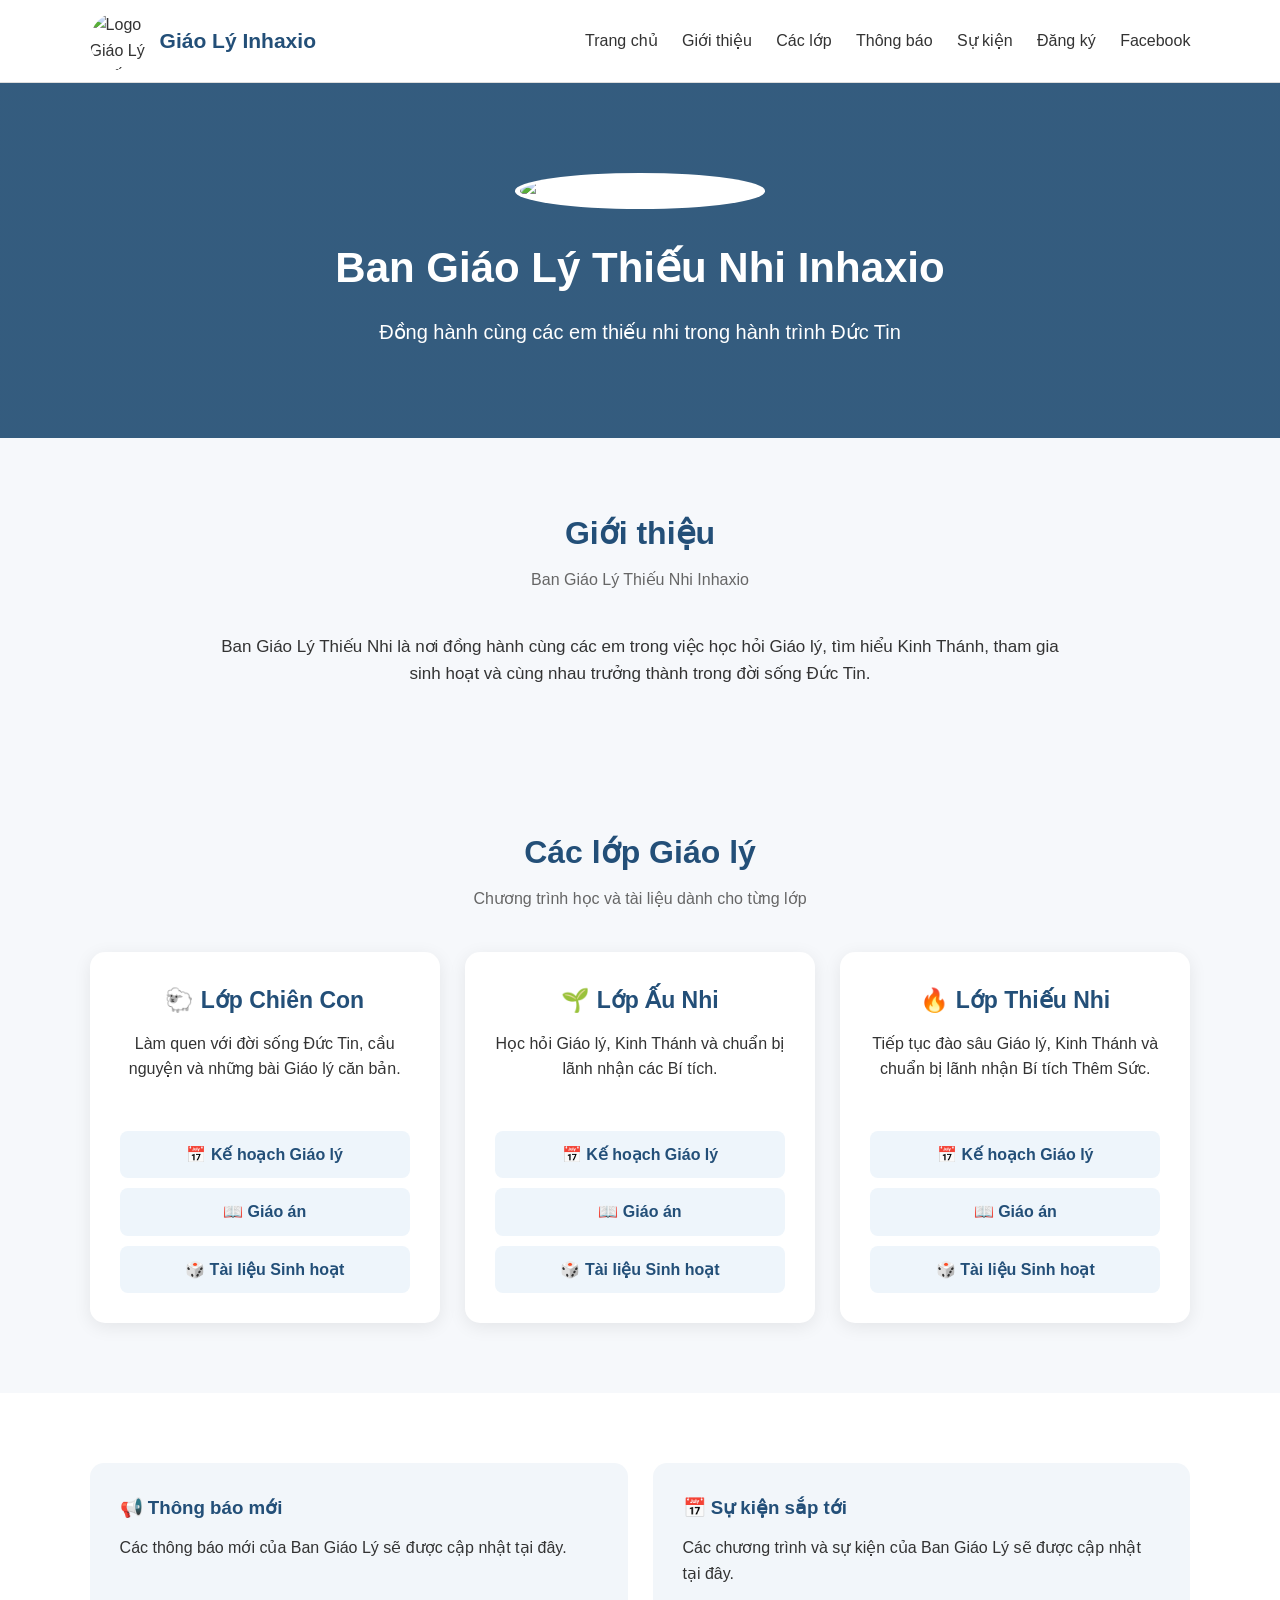
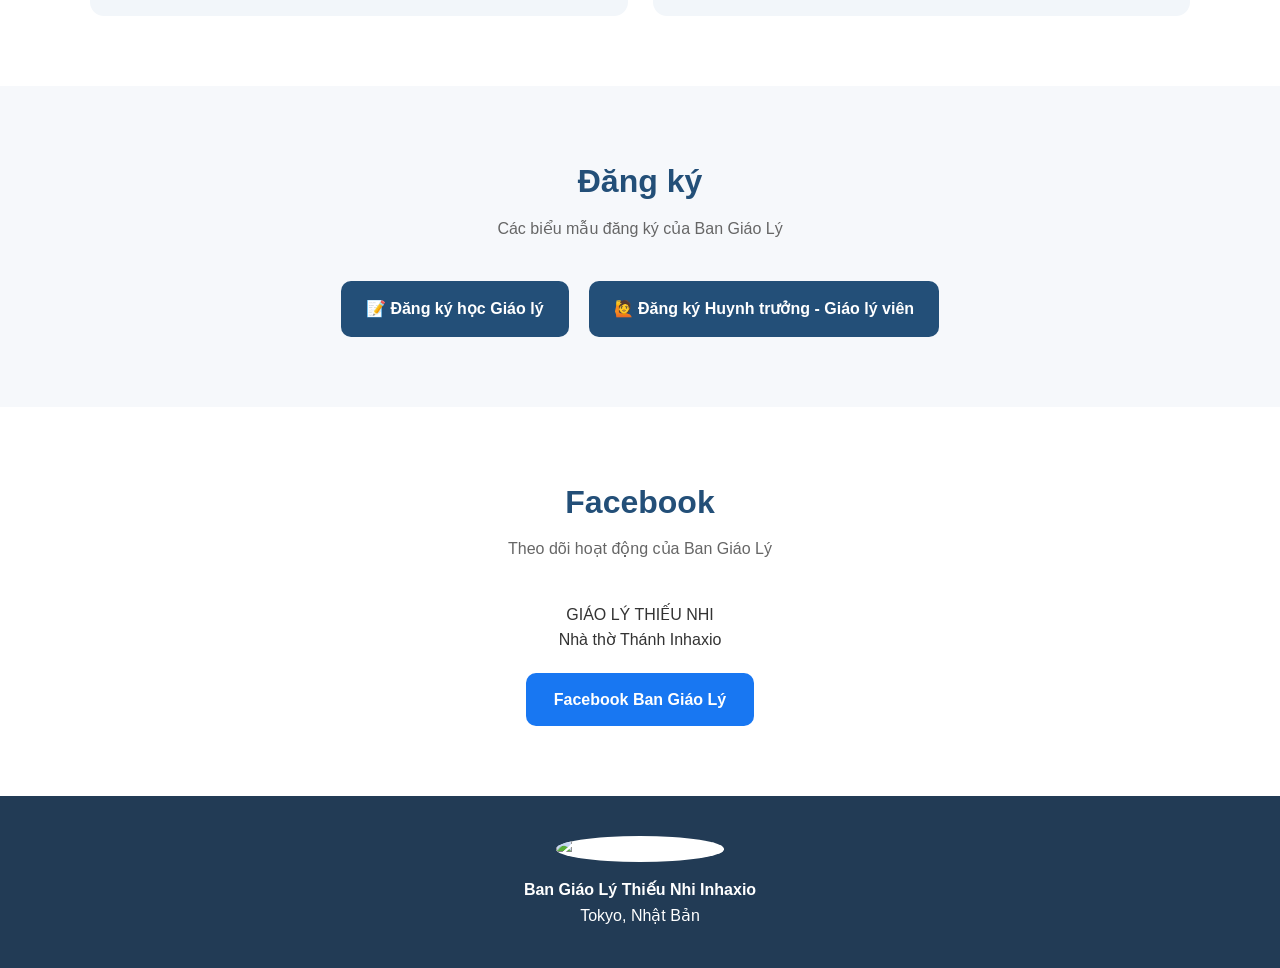
==== index.html @ eb958a39 "Update index.html" ====
<!DOCTYPE html>
<html lang="vi">

<head>
    <meta charset="UTF-8">

    <meta name="viewport"
          content="width=device-width, initial-scale=1.0">

    <title>Giáo Lý Thiếu Nhi Inhaxio</title>

    <style>

        * {
            margin: 0;
            padding: 0;
            box-sizing: border-box;
        }

        html {
            scroll-behavior: smooth;
        }

        body {
            font-family: Arial, sans-serif;
            color: #333;
            background: #f6f8fb;
            line-height: 1.6;
        }


        /* =========================
           HEADER
        ========================= */

        header {
            background: white;
            padding: 12px 7%;
            display: flex;
            align-items: center;
            justify-content: space-between;
            border-bottom: 1px solid #ddd;

            position: sticky;
            top: 0;
            z-index: 1000;
        }

        .brand {
            display: flex;
            align-items: center;
            gap: 12px;
        }

        .brand img {
            width: 58px;
            height: 58px;
            object-fit: cover;
            border-radius: 50%;
        }

        .brand-text {
            color: #234f78;
            font-size: 21px;
            font-weight: bold;
        }

        nav a {
            text-decoration: none;
            color: #333;
            margin-left: 20px;
            font-weight: 500;
        }

        nav a:hover {
            color: #234f78;
        }


        /* =========================
           HERO
        ========================= */

        .hero {
            background:
                linear-gradient(
                    rgba(31, 75, 113, 0.90),
                    rgba(31, 75, 113, 0.90)
                );

            color: white;
            text-align: center;

            padding: 90px 20px;
        }

        .hero-logo {
            width: 150px;
            height: 150px;

            object-fit: cover;

            border-radius: 50%;

            background: white;

            padding: 5px;

            margin-bottom: 25px;
        }

        .hero h1 {
            font-size: 42px;
            margin-bottom: 15px;
        }

        .hero p {
            font-size: 20px;
        }


        /* =========================
           GENERAL SECTION
        ========================= */

        section {
            padding: 70px 7%;
        }

        .section-title {
            text-align: center;
            margin-bottom: 40px;
        }

        .section-title h2 {
            color: #234f78;
            font-size: 32px;
            margin-bottom: 8px;
        }

        .section-title p {
            color: #666;
        }


        /* =========================
           GIỚI THIỆU
        ========================= */

        .about-text {
            max-width: 850px;
            margin: auto;
            text-align: center;
            font-size: 17px;
        }


        /* =========================
           CÁC LỚP
        ========================= */

        .classes {
            display: grid;

            grid-template-columns:
                repeat(3, 1fr);

            gap: 25px;
        }

        .class-card {
            background: white;

            border-radius: 15px;

            padding: 30px;

            box-shadow:
                0 4px 18px
                rgba(0,0,0,0.08);
        }

        .class-card h3 {
            color: #234f78;
            text-align: center;
            font-size: 23px;
            margin-bottom: 12px;
        }

        .class-description {
            text-align: center;
            margin-bottom: 25px;
            min-height: 75px;
        }


        /* =========================
           NÚT TRONG LỚP
        ========================= */

        .class-links {
            display: flex;
            flex-direction: column;
            gap: 10px;
        }

        .class-links a {
            text-decoration: none;

            padding: 11px 15px;

            border-radius: 8px;

            background: #eef5fb;

            color: #234f78;

            font-weight: bold;

            text-align: center;

            transition: 0.2s;
        }

        .class-links a:hover {
            background: #234f78;
            color: white;
        }


        /* =========================
           THÔNG TIN
        ========================= */

        .info-section {
            background: white;
        }

        .info-grid {
            display: grid;

            grid-template-columns:
                repeat(2, 1fr);

            gap: 25px;
        }

        .info-box {
            background: #f2f6fa;

            border-radius: 14px;

            padding: 30px;
        }

        .info-box h3 {
            color: #234f78;
            margin-bottom: 12px;
        }


        /* =========================
           ĐĂNG KÝ
        ========================= */

        .register-area {
            text-align: center;
        }

        .register-buttons {
            display: flex;

            justify-content: center;

            gap: 20px;

            flex-wrap: wrap;

            margin-top: 30px;
        }

        .register-button {
            text-decoration: none;

            background: #234f78;

            color: white;

            padding: 15px 25px;

            border-radius: 10px;

            font-weight: bold;

            transition: 0.2s;
        }

        .register-button:hover {
            transform: translateY(-2px);
            opacity: 0.9;
        }


        /* =========================
           FACEBOOK
        ========================= */

        .facebook-section {
            background: white;
            text-align: center;
        }

        .facebook-button {
            display: inline-block;

            margin-top: 20px;

            padding: 14px 28px;

            text-decoration: none;

            background: #1877f2;

            color: white;

            border-radius: 10px;

            font-weight: bold;
        }


        /* =========================
           FOOTER
        ========================= */

        footer {
            background: #223b55;

            color: white;

            padding: 40px 20px;

            text-align: center;
        }

        footer img {
            width: 80px;
            height: 80px;

            object-fit: cover;

            border-radius: 50%;

            background: white;

            margin-bottom: 15px;
        }


        /* =========================
           MOBILE
        ========================= */

        @media (max-width: 900px) {

            header {
                display: block;
                text-align: center;
            }

            .brand {
                justify-content: center;
            }

            nav {
                margin-top: 15px;
            }

            nav a {
                display: inline-block;
                margin: 6px 8px;
            }

            .hero h1 {
                font-size: 30px;
            }

            .classes {
                grid-template-columns: 1fr;
            }

            .info-grid {
                grid-template-columns: 1fr;
            }

        }

    </style>

</head>



<body>


<!-- =========================
     HEADER
========================= -->

<header>

    <div class="brand">

        <img
            src="logo-inhaxio.jpg"
            alt="Logo Giáo Lý Thiếu Nhi Inhaxio">

        <div class="brand-text">
            Giáo Lý Inhaxio
        </div>

    </div>


    <nav>

        <a href="#home">
            Trang chủ
        </a>

        <a href="#about">
            Giới thiệu
        </a>

        <a href="#classes">
            Các lớp
        </a>

        <a href="#news">
            Thông báo
        </a>

        <a href="#events">
            Sự kiện
        </a>

        <a href="#register">
            Đăng ký
        </a>

        <a href="#facebook">
            Facebook
        </a>

    </nav>

</header>



<!-- =========================
     HERO
========================= -->

<section
    class="hero"
    id="home">

    <img
        src="logo-inhaxio.jpg"
        class="hero-logo"
        alt="Logo Giáo Lý Thiếu Nhi Inhaxio">

    <h1>
        Ban Giáo Lý Thiếu Nhi Inhaxio
    </h1>

    <p>
        Đồng hành cùng các em thiếu nhi
        trong hành trình Đức Tin
    </p>

</section>



<!-- =========================
     GIỚI THIỆU
========================= -->

<section id="about">

    <div class="section-title">

        <h2>
            Giới thiệu
        </h2>

        <p>
            Ban Giáo Lý Thiếu Nhi Inhaxio
        </p>

    </div>


    <div class="about-text">

        Ban Giáo Lý Thiếu Nhi là nơi
        đồng hành cùng các em trong việc
        học hỏi Giáo lý, tìm hiểu Kinh Thánh,
        tham gia sinh hoạt và cùng nhau
        trưởng thành trong đời sống Đức Tin.

    </div>

</section>



<!-- =========================
     CÁC LỚP
========================= -->

<section id="classes">

    <div class="section-title">

        <h2>
            Các lớp Giáo lý
        </h2>

        <p>
            Chương trình học và tài liệu
            dành cho từng lớp
        </p>

    </div>


    <div class="classes">


        <!-- CHIÊN CON -->

        <div class="class-card">

            <h3>
                🐑 Lớp Chiên Con
            </h3>

            <p class="class-description">

                Làm quen với đời sống Đức Tin,
                cầu nguyện và những bài
                Giáo lý căn bản.

            </p>


            <div class="class-links">

                <a href="#">
                    📅 Kế hoạch Giáo lý
                </a>

                <a href="#">
                    📖 Giáo án
                </a>

                <a href="#">
                    🎲 Tài liệu Sinh hoạt
                </a>

            </div>

        </div>



        <!-- ẤU NHI -->

        <div class="class-card">

            <h3>
                🌱 Lớp Ấu Nhi
            </h3>

            <p class="class-description">

                Học hỏi Giáo lý,
                Kinh Thánh và chuẩn bị
                lãnh nhận các Bí tích.

            </p>


            <div class="class-links">

                <a href="#">
                    📅 Kế hoạch Giáo lý
                </a>

                <a href="#">
                    📖 Giáo án
                </a>

                <a href="#">
                    🎲 Tài liệu Sinh hoạt
                </a>

            </div>

        </div>



        <!-- THIẾU NHI -->

        <div class="class-card">

            <h3>
                🔥 Lớp Thiếu Nhi
            </h3>

            <p class="class-description">

                Tiếp tục đào sâu Giáo lý,
                Kinh Thánh và chuẩn bị
                lãnh nhận Bí tích Thêm Sức.

            </p>


            <div class="class-links">

                <a href="#">
                    📅 Kế hoạch Giáo lý
                </a>

                <a href="#">
                    📖 Giáo án
                </a>

                <a href="#">
                    🎲 Tài liệu Sinh hoạt
                </a>

            </div>

        </div>


    </div>

</section>



<!-- =========================
     THÔNG BÁO + SỰ KIỆN
========================= -->

<section class="info-section">

    <div class="info-grid">


        <div
            class="info-box"
            id="news">

            <h3>
                📢 Thông báo mới
            </h3>

            <p>
                Các thông báo mới của
                Ban Giáo Lý sẽ được
                cập nhật tại đây.
            </p>

        </div>


        <div
            class="info-box"
            id="events">

            <h3>
                📅 Sự kiện sắp tới
            </h3>

            <p>
                Các chương trình và
                sự kiện của Ban Giáo Lý
                sẽ được cập nhật tại đây.
            </p>

        </div>


    </div>

</section>



<!-- =========================
     ĐĂNG KÝ
========================= -->

<section
    class="register-area"
    id="register">


    <div class="section-title">

        <h2>
            Đăng ký
        </h2>

        <p>
            Các biểu mẫu đăng ký
            của Ban Giáo Lý
        </p>

    </div>


    <div class="register-buttons">


        <a
            class="register-button"

            href="https://forms.gle/WBxKHPgf5kwEPByf9"

            target="_blank">

            📝 Đăng ký học Giáo lý

        </a>


        <a
            class="register-button"

            href="https://forms.gle/yJYvVLEoirdnnJkR9"

            target="_blank">

            🙋 Đăng ký Huynh trưởng - Giáo lý viên

        </a>


    </div>

</section>



<!-- =========================
     FACEBOOK
========================= -->

<section
    class="facebook-section"
    id="facebook">


    <div class="section-title">

        <h2>
            Facebook
        </h2>

        <p>
            Theo dõi hoạt động
            của Ban Giáo Lý
        </p>

    </div>


    <p>

        GIÁO LÝ THIẾU NHI
        <br>

        Nhà thờ Thánh Inhaxio

    </p>


    <a
        class="facebook-button"

        href="https://www.facebook.com/groups/3584603501809400"

        target="_blank">

        Facebook Ban Giáo Lý

    </a>


</section>



<!-- =========================
     FOOTER
========================= -->

<footer>

    <img
        src="logo-inhaxio.jpg"
        alt="Logo Giáo Lý Inhaxio">


    <p>
        <strong>
            Ban Giáo Lý Thiếu Nhi Inhaxio
        </strong>
    </p>


    <p>
        Tokyo, Nhật Bản
    </p>

</footer>


</body>

</html>
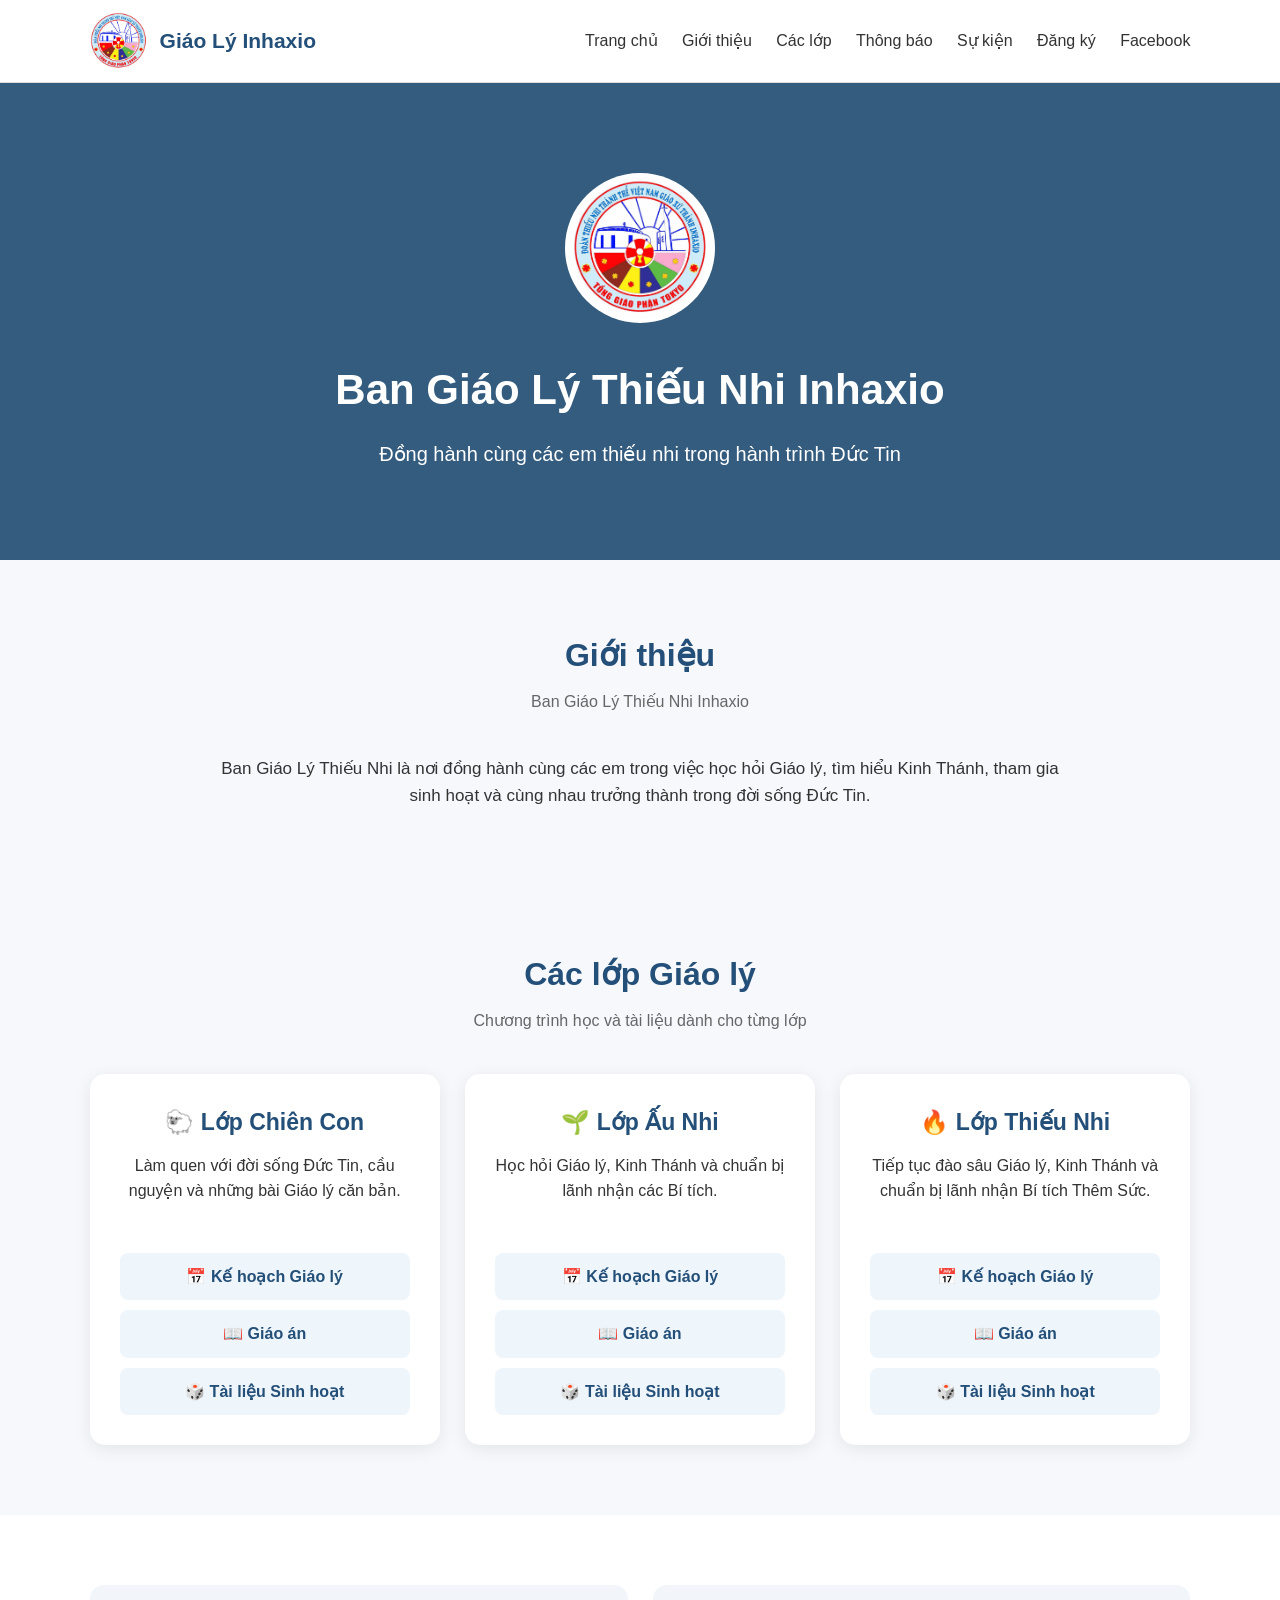
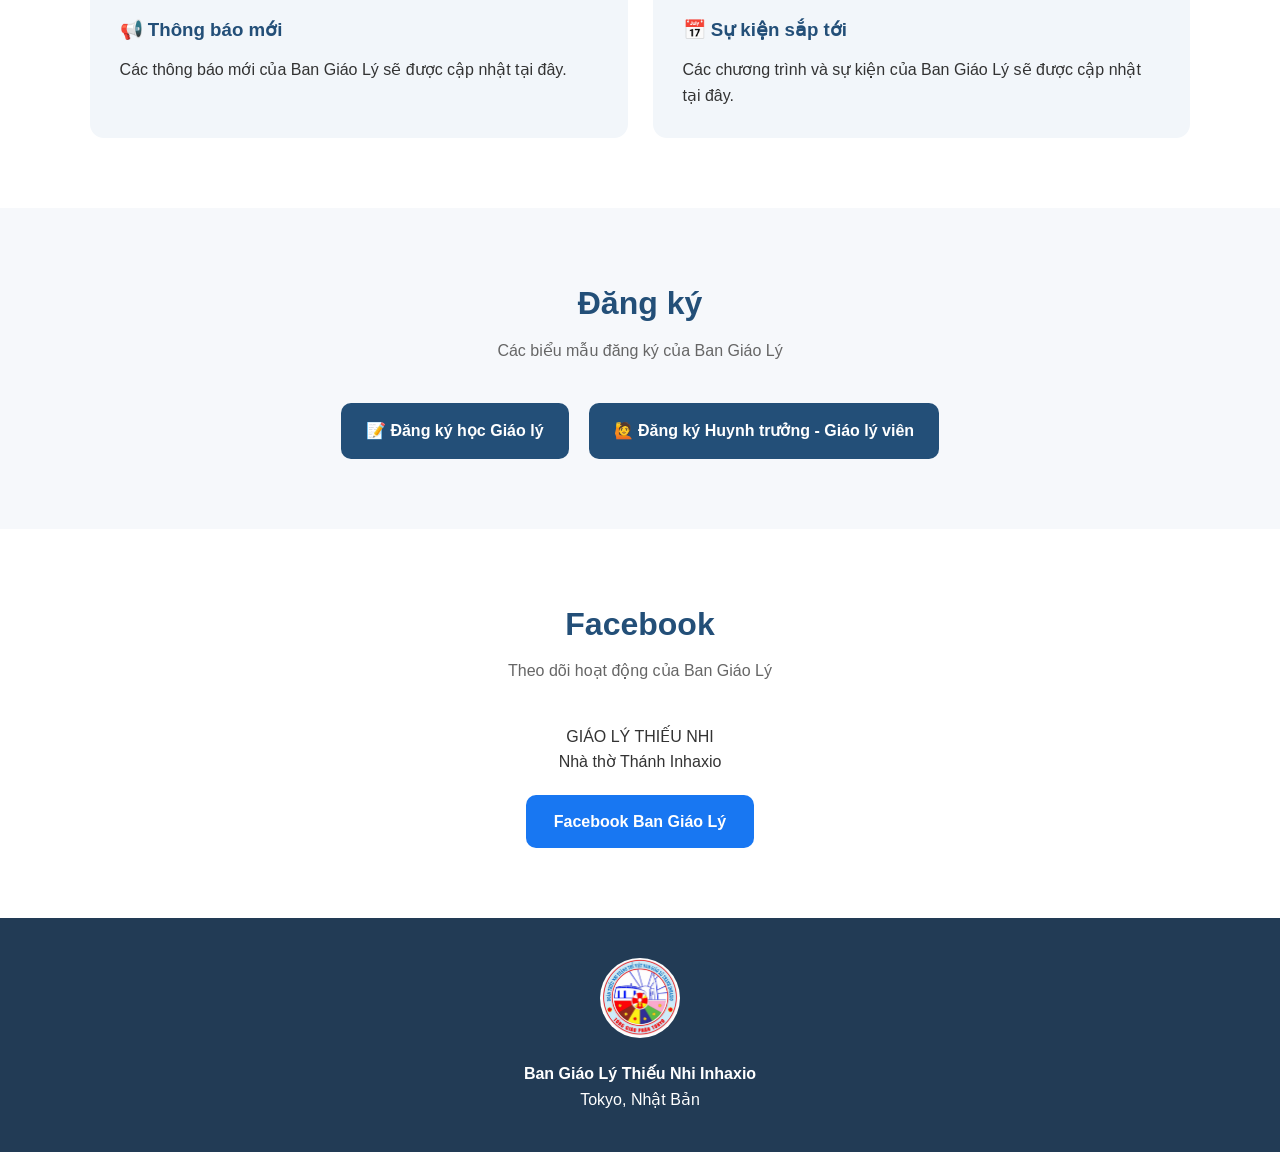
==== commit f710b482: "Update index.html" ====
--- a/index.html
+++ b/index.html
@@ -413,7 +413,7 @@
     <div class="brand">
 
         <img
-            src="logo-inhaxio.jpg"
+            src="logo-inhaxio.JPG"
             alt="Logo Giáo Lý Thiếu Nhi Inhaxio">
 
         <div class="brand-text">
@@ -468,7 +468,7 @@
     id="home">
 
     <img
-        src="logo-inhaxio.jpg"
+        src="logo-inhaxio.JPG"
         class="hero-logo"
         alt="Logo Giáo Lý Thiếu Nhi Inhaxio">
 
@@ -818,7 +818,7 @@
 <footer>
 
     <img
-        src="logo-inhaxio.jpg"
+        src="logo-inhaxio.JPG"
         alt="Logo Giáo Lý Inhaxio">
 
 
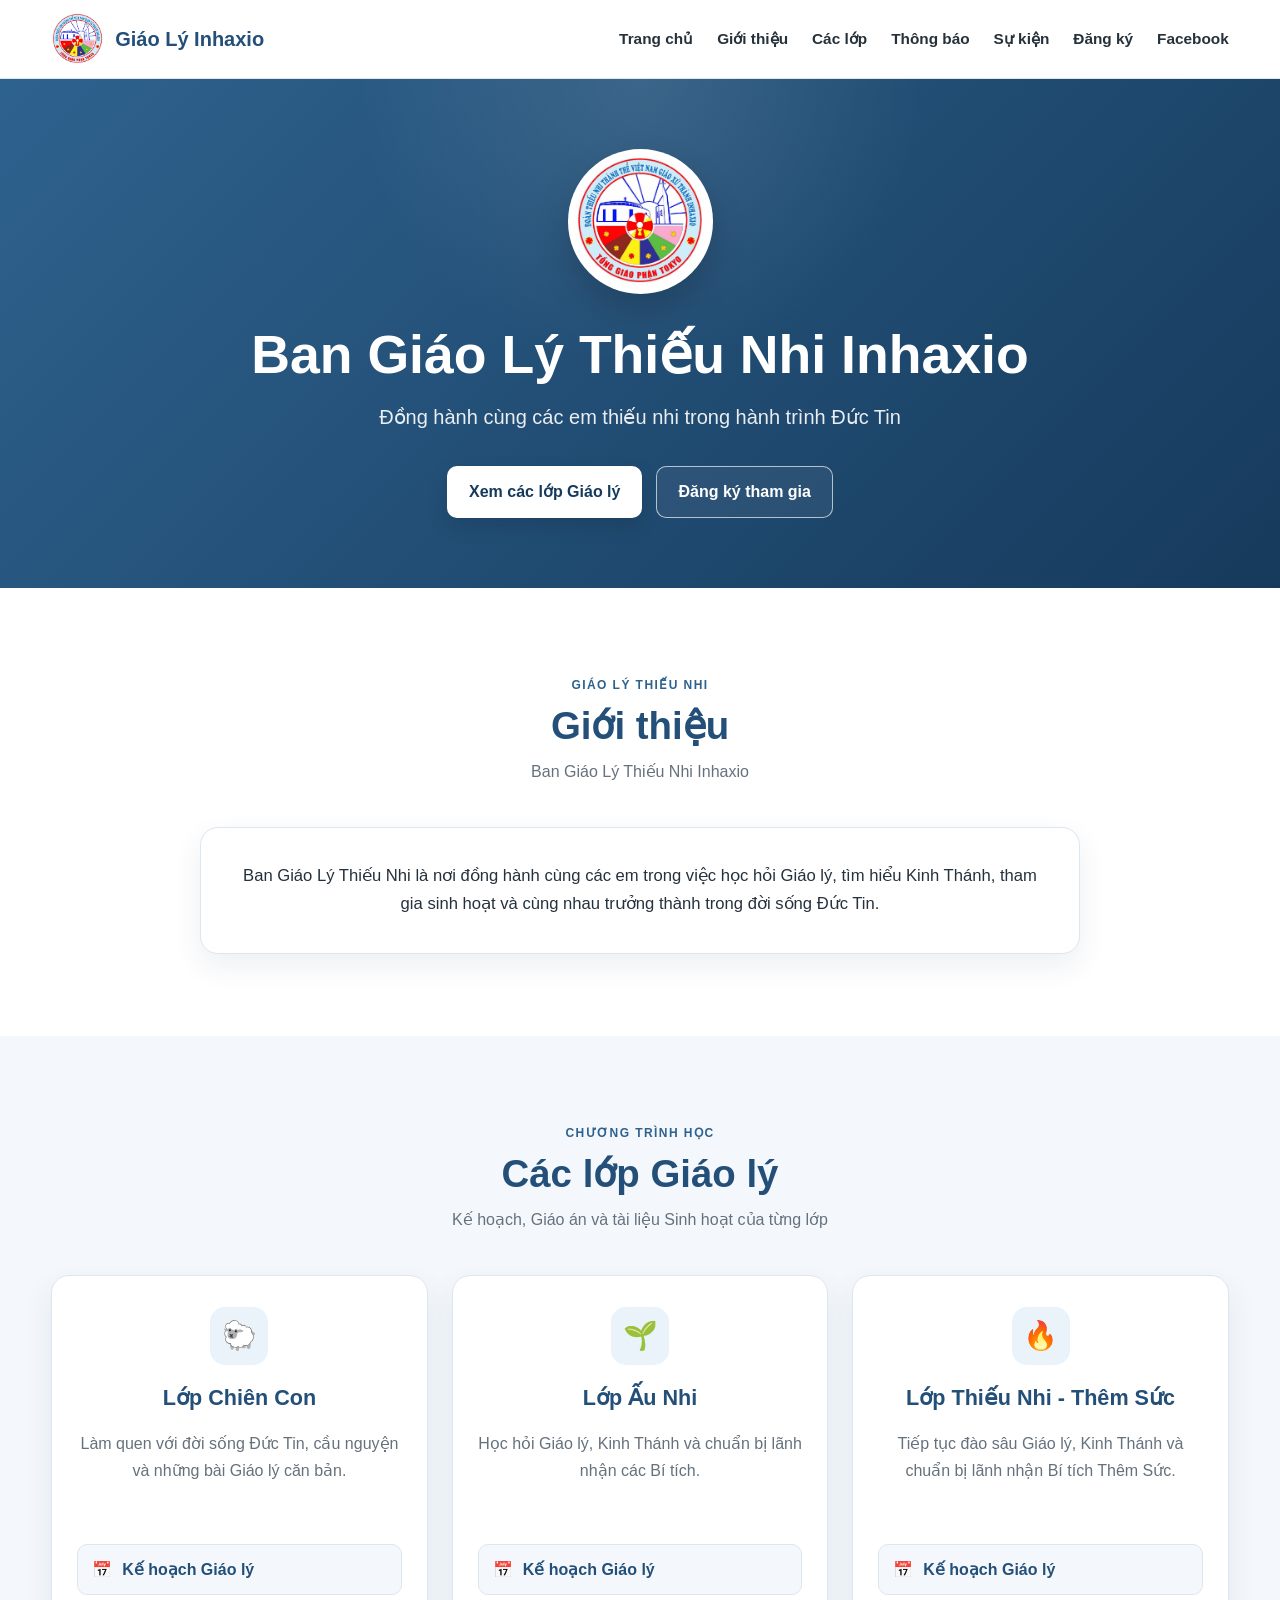
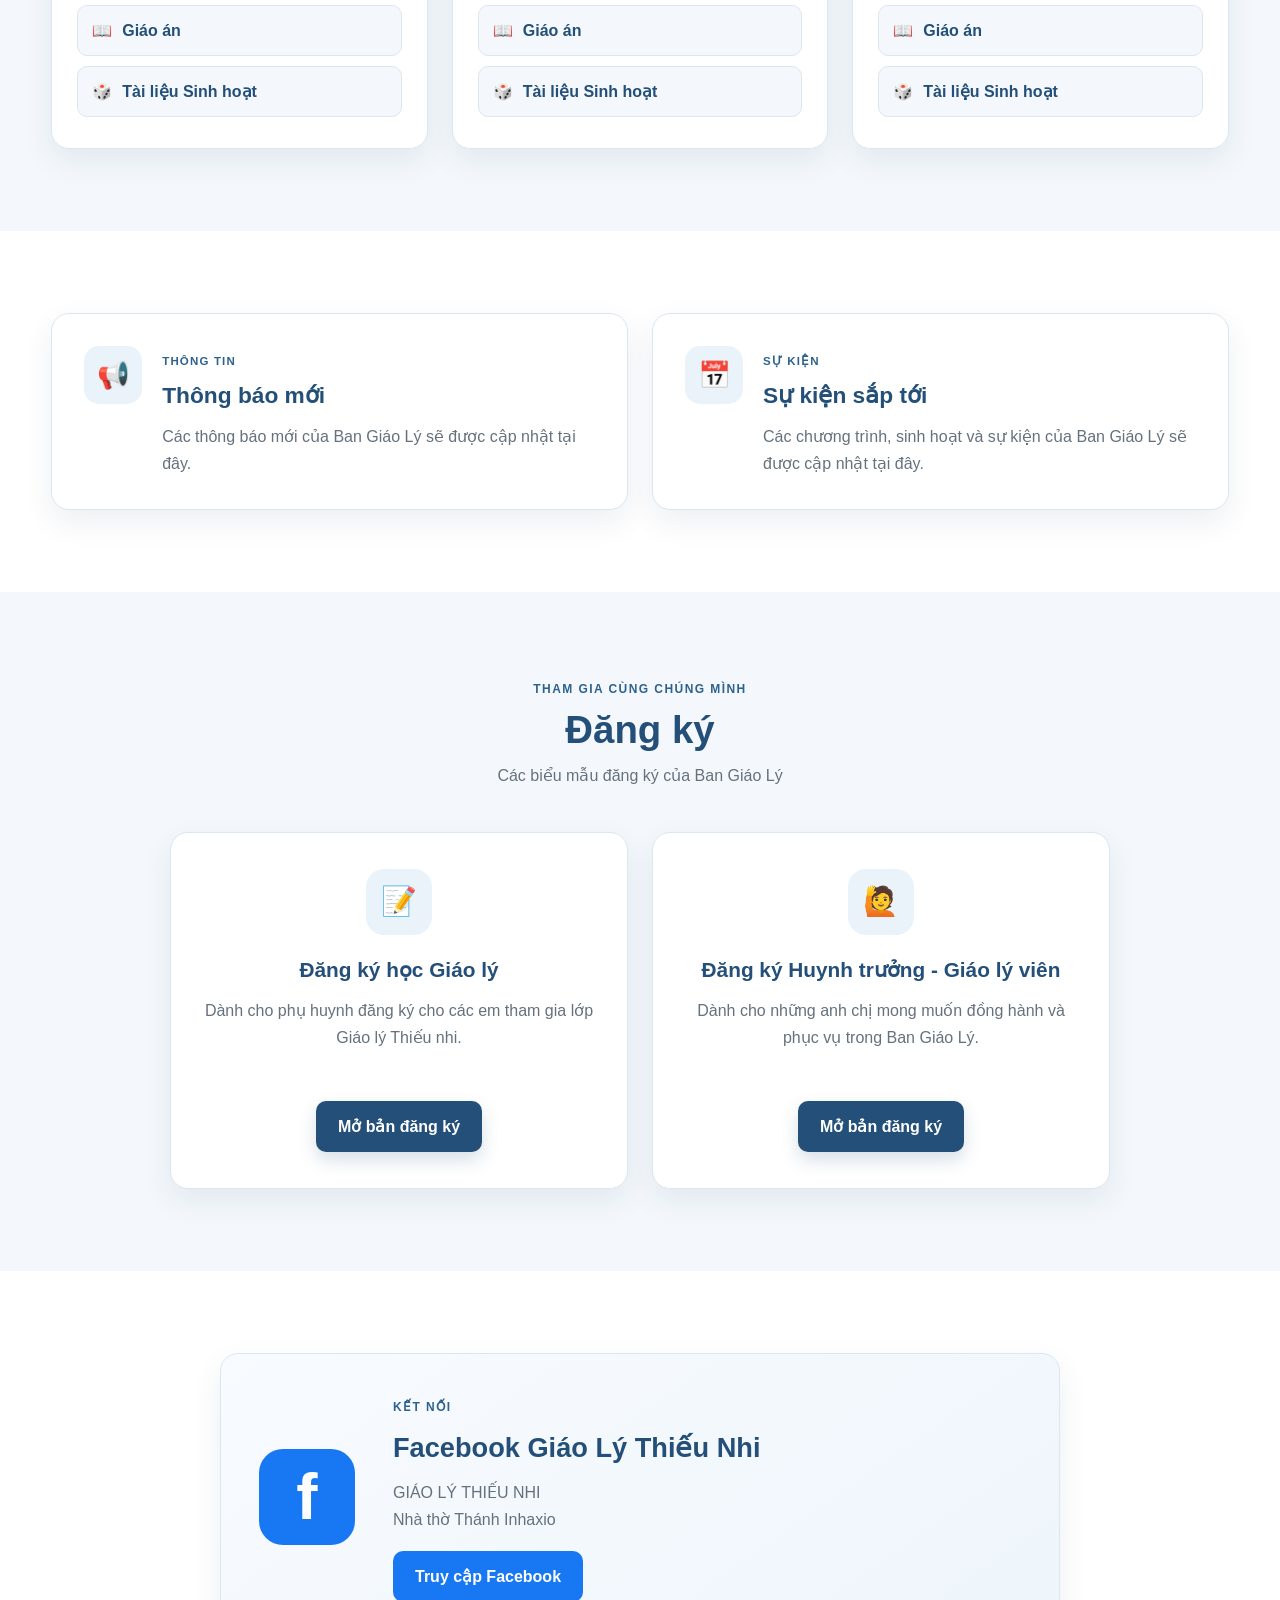
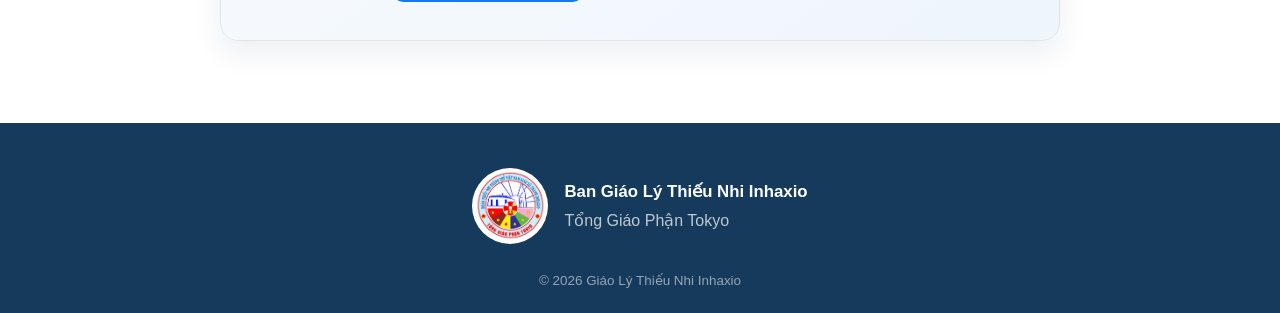
==== commit e607d5fb: "Cập nhật giao diện website" ====
--- a/index.html
+++ b/index.html
@@ -1,841 +1,507 @@
 <!DOCTYPE html>
 <html lang="vi">
-
 <head>
     <meta charset="UTF-8">
-
-    <meta name="viewport"
-          content="width=device-width, initial-scale=1.0">
+    <meta name="viewport" content="width=device-width, initial-scale=1.0">
+
+    <meta name="description"
+          content="Website Ban Giáo Lý Thiếu Nhi Inhaxio - Tổng Giáo Phận Tokyo">
 
     <title>Giáo Lý Thiếu Nhi Inhaxio</title>
 
-    <style>
-
-        * {
-            margin: 0;
-            padding: 0;
-            box-sizing: border-box;
-        }
-
-        html {
-            scroll-behavior: smooth;
-        }
-
-        body {
-            font-family: Arial, sans-serif;
-            color: #333;
-            background: #f6f8fb;
-            line-height: 1.6;
-        }
-
-
-        /* =========================
-           HEADER
-        ========================= */
-
-        header {
-            background: white;
-            padding: 12px 7%;
-            display: flex;
-            align-items: center;
-            justify-content: space-between;
-            border-bottom: 1px solid #ddd;
-
-            position: sticky;
-            top: 0;
-            z-index: 1000;
-        }
-
-        .brand {
-            display: flex;
-            align-items: center;
-            gap: 12px;
-        }
-
-        .brand img {
-            width: 58px;
-            height: 58px;
-            object-fit: cover;
-            border-radius: 50%;
-        }
-
-        .brand-text {
-            color: #234f78;
-            font-size: 21px;
-            font-weight: bold;
-        }
-
-        nav a {
-            text-decoration: none;
-            color: #333;
-            margin-left: 20px;
-            font-weight: 500;
-        }
-
-        nav a:hover {
-            color: #234f78;
-        }
-
-
-        /* =========================
-           HERO
-        ========================= */
-
-        .hero {
-            background:
-                linear-gradient(
-                    rgba(31, 75, 113, 0.90),
-                    rgba(31, 75, 113, 0.90)
-                );
-
-            color: white;
-            text-align: center;
-
-            padding: 90px 20px;
-        }
-
-        .hero-logo {
-            width: 150px;
-            height: 150px;
-
-            object-fit: cover;
-
-            border-radius: 50%;
-
-            background: white;
-
-            padding: 5px;
-
-            margin-bottom: 25px;
-        }
-
-        .hero h1 {
-            font-size: 42px;
-            margin-bottom: 15px;
-        }
-
-        .hero p {
-            font-size: 20px;
-        }
-
-
-        /* =========================
-           GENERAL SECTION
-        ========================= */
-
-        section {
-            padding: 70px 7%;
-        }
-
-        .section-title {
-            text-align: center;
-            margin-bottom: 40px;
-        }
-
-        .section-title h2 {
-            color: #234f78;
-            font-size: 32px;
-            margin-bottom: 8px;
-        }
-
-        .section-title p {
-            color: #666;
-        }
-
-
-        /* =========================
-           GIỚI THIỆU
-        ========================= */
-
-        .about-text {
-            max-width: 850px;
-            margin: auto;
-            text-align: center;
-            font-size: 17px;
-        }
-
-
-        /* =========================
-           CÁC LỚP
-        ========================= */
-
-        .classes {
-            display: grid;
-
-            grid-template-columns:
-                repeat(3, 1fr);
-
-            gap: 25px;
-        }
-
-        .class-card {
-            background: white;
-
-            border-radius: 15px;
-
-            padding: 30px;
-
-            box-shadow:
-                0 4px 18px
-                rgba(0,0,0,0.08);
-        }
-
-        .class-card h3 {
-            color: #234f78;
-            text-align: center;
-            font-size: 23px;
-            margin-bottom: 12px;
-        }
-
-        .class-description {
-            text-align: center;
-            margin-bottom: 25px;
-            min-height: 75px;
-        }
-
-
-        /* =========================
-           NÚT TRONG LỚP
-        ========================= */
-
-        .class-links {
-            display: flex;
-            flex-direction: column;
-            gap: 10px;
-        }
-
-        .class-links a {
-            text-decoration: none;
-
-            padding: 11px 15px;
-
-            border-radius: 8px;
-
-            background: #eef5fb;
-
-            color: #234f78;
-
-            font-weight: bold;
-
-            text-align: center;
-
-            transition: 0.2s;
-        }
-
-        .class-links a:hover {
-            background: #234f78;
-            color: white;
-        }
-
-
-        /* =========================
-           THÔNG TIN
-        ========================= */
-
-        .info-section {
-            background: white;
-        }
-
-        .info-grid {
-            display: grid;
-
-            grid-template-columns:
-                repeat(2, 1fr);
-
-            gap: 25px;
-        }
-
-        .info-box {
-            background: #f2f6fa;
-
-            border-radius: 14px;
-
-            padding: 30px;
-        }
-
-        .info-box h3 {
-            color: #234f78;
-            margin-bottom: 12px;
-        }
-
-
-        /* =========================
-           ĐĂNG KÝ
-        ========================= */
-
-        .register-area {
-            text-align: center;
-        }
-
-        .register-buttons {
-            display: flex;
-
-            justify-content: center;
-
-            gap: 20px;
-
-            flex-wrap: wrap;
-
-            margin-top: 30px;
-        }
-
-        .register-button {
-            text-decoration: none;
-
-            background: #234f78;
-
-            color: white;
-
-            padding: 15px 25px;
-
-            border-radius: 10px;
-
-            font-weight: bold;
-
-            transition: 0.2s;
-        }
-
-        .register-button:hover {
-            transform: translateY(-2px);
-            opacity: 0.9;
-        }
-
-
-        /* =========================
-           FACEBOOK
-        ========================= */
-
-        .facebook-section {
-            background: white;
-            text-align: center;
-        }
-
-        .facebook-button {
-            display: inline-block;
-
-            margin-top: 20px;
-
-            padding: 14px 28px;
-
-            text-decoration: none;
-
-            background: #1877f2;
-
-            color: white;
-
-            border-radius: 10px;
-
-            font-weight: bold;
-        }
-
-
-        /* =========================
-           FOOTER
-        ========================= */
-
-        footer {
-            background: #223b55;
-
-            color: white;
-
-            padding: 40px 20px;
-
-            text-align: center;
-        }
-
-        footer img {
-            width: 80px;
-            height: 80px;
-
-            object-fit: cover;
-
-            border-radius: 50%;
-
-            background: white;
-
-            margin-bottom: 15px;
-        }
-
-
-        /* =========================
-           MOBILE
-        ========================= */
-
-        @media (max-width: 900px) {
-
-            header {
-                display: block;
-                text-align: center;
-            }
-
-            .brand {
-                justify-content: center;
-            }
-
-            nav {
-                margin-top: 15px;
-            }
-
-            nav a {
-                display: inline-block;
-                margin: 6px 8px;
-            }
-
-            .hero h1 {
-                font-size: 30px;
-            }
-
-            .classes {
-                grid-template-columns: 1fr;
-            }
-
-            .info-grid {
-                grid-template-columns: 1fr;
-            }
-
-        }
-
-    </style>
-
+    <link rel="stylesheet" href="style.css">
 </head>
 
-
-
 <body>
 
-
-<!-- =========================
-     HEADER
-========================= -->
-
-<header>
-
-    <div class="brand">
-
-        <img
-            src="logo-inhaxio.JPG"
-            alt="Logo Giáo Lý Thiếu Nhi Inhaxio">
-
-        <div class="brand-text">
-            Giáo Lý Inhaxio
+    <!-- =========================================================
+         HEADER
+    ========================================================== -->
+    <header class="site-header">
+        <div class="container header-inner">
+
+            <a class="brand" href="#home">
+                <img
+                    src="logo-inhaxio.JPG"
+                    alt="Logo Giáo Lý Thiếu Nhi Inhaxio"
+                    class="brand-logo">
+
+                <span class="brand-name">
+                    Giáo Lý Inhaxio
+                </span>
+            </a>
+
+            <nav class="main-nav" aria-label="Điều hướng chính">
+                <a href="#home">Trang chủ</a>
+                <a href="#about">Giới thiệu</a>
+                <a href="#classes">Các lớp</a>
+                <a href="#news">Thông báo</a>
+                <a href="#events">Sự kiện</a>
+                <a href="#register">Đăng ký</a>
+                <a href="#facebook">Facebook</a>
+            </nav>
+
         </div>
-
-    </div>
-
-
-    <nav>
-
-        <a href="#home">
-            Trang chủ
-        </a>
-
-        <a href="#about">
-            Giới thiệu
-        </a>
-
-        <a href="#classes">
-            Các lớp
-        </a>
-
-        <a href="#news">
-            Thông báo
-        </a>
-
-        <a href="#events">
-            Sự kiện
-        </a>
-
-        <a href="#register">
-            Đăng ký
-        </a>
-
-        <a href="#facebook">
-            Facebook
-        </a>
-
-    </nav>
-
-</header>
-
-
-
-<!-- =========================
-     HERO
-========================= -->
-
-<section
-    class="hero"
-    id="home">
-
-    <img
-        src="logo-inhaxio.JPG"
-        class="hero-logo"
-        alt="Logo Giáo Lý Thiếu Nhi Inhaxio">
-
-    <h1>
-        Ban Giáo Lý Thiếu Nhi Inhaxio
-    </h1>
-
-    <p>
-        Đồng hành cùng các em thiếu nhi
-        trong hành trình Đức Tin
-    </p>
-
-</section>
-
-
-
-<!-- =========================
-     GIỚI THIỆU
-========================= -->
-
-<section id="about">
-
-    <div class="section-title">
-
-        <h2>
-            Giới thiệu
-        </h2>
-
-        <p>
-            Ban Giáo Lý Thiếu Nhi Inhaxio
+    </header>
+
+
+    <!-- =========================================================
+         HERO
+    ========================================================== -->
+    <main>
+
+        <section class="hero" id="home">
+            <div class="container hero-content">
+
+                <img
+                    src="logo-inhaxio.JPG"
+                    alt="Logo Ban Giáo Lý Thiếu Nhi Inhaxio"
+                    class="hero-logo">
+
+                <h1>
+                    Ban Giáo Lý Thiếu Nhi Inhaxio
+                </h1>
+
+                <p class="hero-subtitle">
+                    Đồng hành cùng các em thiếu nhi trong hành trình Đức Tin
+                </p>
+
+                <div class="hero-actions">
+                    <a class="button button-light" href="#classes">
+                        Xem các lớp Giáo lý
+                    </a>
+
+                    <a class="button button-outline-light" href="#register">
+                        Đăng ký tham gia
+                    </a>
+                </div>
+
+            </div>
+        </section>
+
+
+        <!-- =====================================================
+             GIỚI THIỆU
+        ====================================================== -->
+        <section class="section" id="about">
+            <div class="container">
+
+                <div class="section-heading">
+                    <span class="eyebrow">GIÁO LÝ THIẾU NHI</span>
+
+                    <h2>
+                        Giới thiệu
+                    </h2>
+
+                    <p>
+                        Ban Giáo Lý Thiếu Nhi Inhaxio
+                    </p>
+                </div>
+
+                <div class="about-card">
+                    <p>
+                        Ban Giáo Lý Thiếu Nhi là nơi đồng hành cùng các em
+                        trong việc học hỏi Giáo lý, tìm hiểu Kinh Thánh,
+                        tham gia sinh hoạt và cùng nhau trưởng thành
+                        trong đời sống Đức Tin.
+                    </p>
+                </div>
+
+            </div>
+        </section>
+
+
+        <!-- =====================================================
+             CÁC LỚP GIÁO LÝ
+        ====================================================== -->
+        <section class="section section-soft" id="classes">
+            <div class="container">
+
+                <div class="section-heading">
+                    <span class="eyebrow">CHƯƠNG TRÌNH HỌC</span>
+
+                    <h2>
+                        Các lớp Giáo lý
+                    </h2>
+
+                    <p>
+                        Kế hoạch, Giáo án và tài liệu Sinh hoạt của từng lớp
+                    </p>
+                </div>
+
+
+                <div class="class-grid">
+
+                    <!-- =========================
+                         LỚP CHIÊN CON
+                    ========================== -->
+                    <article class="class-card">
+
+                        <div class="class-icon" aria-hidden="true">
+                            🐑
+                        </div>
+
+                        <h3>
+                            Lớp Chiên Con
+                        </h3>
+
+                        <p class="class-description">
+                            Làm quen với đời sống Đức Tin,
+                            cầu nguyện và những bài Giáo lý căn bản.
+                        </p>
+
+                        <div class="class-links">
+
+                            <a
+                                href="https://docs.google.com/spreadsheets/d/1TBIcZOhGC3f8vCSOYljDCtpSISwxvYtwi4E1pwfVuUY/edit"
+                                target="_blank"
+                                rel="noopener noreferrer">
+
+                                <span>📅</span>
+                                <span>Kế hoạch Giáo lý</span>
+                            </a>
+
+                            <a
+                                href="https://drive.google.com/drive/folders/1mZdYIKdlgh3rO6v77OMRa1jwuwBGa08i"
+                                target="_blank"
+                                rel="noopener noreferrer">
+
+                                <span>📖</span>
+                                <span>Giáo án</span>
+                            </a>
+
+                            <a
+                                href="https://drive.google.com/drive/folders/1mZdYIKdlgh3rO6v77OMRa1jwuwBGa08i"
+                                target="_blank"
+                                rel="noopener noreferrer">
+
+                                <span>🎲</span>
+                                <span>Tài liệu Sinh hoạt</span>
+                            </a>
+
+                        </div>
+                    </article>
+
+
+                    <!-- =========================
+                         LỚP ẤU NHI
+                    ========================== -->
+                    <article class="class-card">
+
+                        <div class="class-icon" aria-hidden="true">
+                            🌱
+                        </div>
+
+                        <h3>
+                            Lớp Ấu Nhi
+                        </h3>
+
+                        <p class="class-description">
+                            Học hỏi Giáo lý, Kinh Thánh và
+                            chuẩn bị lãnh nhận các Bí tích.
+                        </p>
+
+                        <div class="class-links">
+
+                            <a
+                                href="https://docs.google.com/spreadsheets/d/12yzKJkrB0ieQURrOddSmhnxcK3JTZgs_cDYWxCJSAxc/edit"
+                                target="_blank"
+                                rel="noopener noreferrer">
+
+                                <span>📅</span>
+                                <span>Kế hoạch Giáo lý</span>
+                            </a>
+
+                            <a
+                                href="https://drive.google.com/drive/folders/1br7xLF0zghy7j3fA7uKXOxBe-zczAi4x"
+                                target="_blank"
+                                rel="noopener noreferrer">
+
+                                <span>📖</span>
+                                <span>Giáo án</span>
+                            </a>
+
+                            <a
+                                href="https://drive.google.com/drive/folders/1br7xLF0zghy7j3fA7uKXOxBe-zczAi4x"
+                                target="_blank"
+                                rel="noopener noreferrer">
+
+                                <span>🎲</span>
+                                <span>Tài liệu Sinh hoạt</span>
+                            </a>
+
+                        </div>
+                    </article>
+
+
+                    <!-- =========================
+                         LỚP THIẾU NHI - THÊM SỨC
+                    ========================== -->
+                    <article class="class-card">
+
+                        <div class="class-icon" aria-hidden="true">
+                            🔥
+                        </div>
+
+                        <h3>
+                            Lớp Thiếu Nhi - Thêm Sức
+                        </h3>
+
+                        <p class="class-description">
+                            Tiếp tục đào sâu Giáo lý,
+                            Kinh Thánh và chuẩn bị
+                            lãnh nhận Bí tích Thêm Sức.
+                        </p>
+
+                        <div class="class-links">
+
+                            <a
+                                href="https://docs.google.com/spreadsheets/d/1ZqWnhf_2bJNa2LN-iQzSaBZgQgb11ujQKIG0E-aEugk/edit"
+                                target="_blank"
+                                rel="noopener noreferrer">
+
+                                <span>📅</span>
+                                <span>Kế hoạch Giáo lý</span>
+                            </a>
+
+                            <a
+                                href="https://drive.google.com/drive/folders/1y-4k5ywKXEDZDuYDzLAyXlDaEbo5vHjw"
+                                target="_blank"
+                                rel="noopener noreferrer">
+
+                                <span>📖</span>
+                                <span>Giáo án</span>
+                            </a>
+
+                            <a
+                                href="https://drive.google.com/drive/folders/19icOTeF_5kDESuEs3nwUHrjq2kEfe52x"
+                                target="_blank"
+                                rel="noopener noreferrer">
+
+                                <span>🎲</span>
+                                <span>Tài liệu Sinh hoạt</span>
+                            </a>
+
+                        </div>
+                    </article>
+
+                </div>
+            </div>
+        </section>
+
+
+        <!-- =====================================================
+             THÔNG BÁO + SỰ KIỆN
+        ====================================================== -->
+        <section class="section" id="information">
+            <div class="container">
+
+                <div class="info-grid">
+
+                    <article class="info-card" id="news">
+
+                        <div class="info-icon" aria-hidden="true">
+                            📢
+                        </div>
+
+                        <div>
+                            <span class="info-label">
+                                THÔNG TIN
+                            </span>
+
+                            <h2>
+                                Thông báo mới
+                            </h2>
+
+                            <p>
+                                Các thông báo mới của Ban Giáo Lý
+                                sẽ được cập nhật tại đây.
+                            </p>
+                        </div>
+
+                    </article>
+
+
+                    <article class="info-card" id="events">
+
+                        <div class="info-icon" aria-hidden="true">
+                            📅
+                        </div>
+
+                        <div>
+                            <span class="info-label">
+                                SỰ KIỆN
+                            </span>
+
+                            <h2>
+                                Sự kiện sắp tới
+                            </h2>
+
+                            <p>
+                                Các chương trình, sinh hoạt và sự kiện
+                                của Ban Giáo Lý sẽ được cập nhật tại đây.
+                            </p>
+                        </div>
+
+                    </article>
+
+                </div>
+            </div>
+        </section>
+
+
+        <!-- =====================================================
+             ĐĂNG KÝ
+        ====================================================== -->
+        <section class="section section-soft" id="register">
+            <div class="container">
+
+                <div class="section-heading">
+                    <span class="eyebrow">
+                        THAM GIA CÙNG CHÚNG MÌNH
+                    </span>
+
+                    <h2>
+                        Đăng ký
+                    </h2>
+
+                    <p>
+                        Các biểu mẫu đăng ký của Ban Giáo Lý
+                    </p>
+                </div>
+
+
+                <div class="register-grid">
+
+                    <article class="register-card">
+
+                        <div class="register-icon" aria-hidden="true">
+                            📝
+                        </div>
+
+                        <h3>
+                            Đăng ký học Giáo lý
+                        </h3>
+
+                        <p>
+                            Dành cho phụ huynh đăng ký
+                            cho các em tham gia lớp Giáo lý Thiếu nhi.
+                        </p>
+
+                        <a
+                            class="button button-primary"
+                            href="https://forms.gle/WBxKHPgf5kwEPByf9"
+                            target="_blank"
+                            rel="noopener noreferrer">
+
+                            Mở bản đăng ký
+                        </a>
+
+                    </article>
+
+
+                    <article class="register-card">
+
+                        <div class="register-icon" aria-hidden="true">
+                            🙋
+                        </div>
+
+                        <h3>
+                            Đăng ký Huynh trưởng - Giáo lý viên
+                        </h3>
+
+                        <p>
+                            Dành cho những anh chị mong muốn
+                            đồng hành và phục vụ trong Ban Giáo Lý.
+                        </p>
+
+                        <a
+                            class="button button-primary"
+                            href="https://forms.gle/yJYvVLEoirdnnJkR9"
+                            target="_blank"
+                            rel="noopener noreferrer">
+
+                            Mở bản đăng ký
+                        </a>
+
+                    </article>
+
+                </div>
+
+            </div>
+        </section>
+
+
+        <!-- =====================================================
+             FACEBOOK
+        ====================================================== -->
+        <section class="section facebook-section" id="facebook">
+            <div class="container facebook-inner">
+
+                <div class="facebook-mark" aria-hidden="true">
+                    f
+                </div>
+
+                <div class="facebook-content">
+
+                    <span class="eyebrow">
+                        KẾT NỐI
+                    </span>
+
+                    <h2>
+                        Facebook Giáo Lý Thiếu Nhi
+                    </h2>
+
+                    <p>
+                        GIÁO LÝ THIẾU NHI
+                        <br>
+                        Nhà thờ Thánh Inhaxio
+                    </p>
+
+                    <a
+                        class="button facebook-button"
+                        href="https://www.facebook.com/groups/3584603501809400"
+                        target="_blank"
+                        rel="noopener noreferrer">
+
+                        Truy cập Facebook
+                    </a>
+
+                </div>
+
+            </div>
+        </section>
+
+    </main>
+
+
+    <!-- =========================================================
+         FOOTER
+    ========================================================== -->
+    <footer class="site-footer">
+        <div class="container footer-inner">
+
+            <img
+                src="logo-inhaxio.JPG"
+                alt="Logo Giáo Lý Thiếu Nhi Inhaxio"
+                class="footer-logo">
+
+            <div>
+                <p class="footer-title">
+                    Ban Giáo Lý Thiếu Nhi Inhaxio
+                </p>
+
+                <p class="footer-subtitle">
+                    Tổng Giáo Phận Tokyo
+                </p>
+            </div>
+
+        </div>
+
+        <p class="copyright">
+            © 2026 Giáo Lý Thiếu Nhi Inhaxio
         </p>
-
-    </div>
-
-
-    <div class="about-text">
-
-        Ban Giáo Lý Thiếu Nhi là nơi
-        đồng hành cùng các em trong việc
-        học hỏi Giáo lý, tìm hiểu Kinh Thánh,
-        tham gia sinh hoạt và cùng nhau
-        trưởng thành trong đời sống Đức Tin.
-
-    </div>
-
-</section>
-
-
-
-<!-- =========================
-     CÁC LỚP
-========================= -->
-
-<section id="classes">
-
-    <div class="section-title">
-
-        <h2>
-            Các lớp Giáo lý
-        </h2>
-
-        <p>
-            Chương trình học và tài liệu
-            dành cho từng lớp
-        </p>
-
-    </div>
-
-
-    <div class="classes">
-
-
-        <!-- CHIÊN CON -->
-
-        <div class="class-card">
-
-            <h3>
-                🐑 Lớp Chiên Con
-            </h3>
-
-            <p class="class-description">
-
-                Làm quen với đời sống Đức Tin,
-                cầu nguyện và những bài
-                Giáo lý căn bản.
-
-            </p>
-
-
-            <div class="class-links">
-
-                <a href="#">
-                    📅 Kế hoạch Giáo lý
-                </a>
-
-                <a href="#">
-                    📖 Giáo án
-                </a>
-
-                <a href="#">
-                    🎲 Tài liệu Sinh hoạt
-                </a>
-
-            </div>
-
-        </div>
-
-
-
-        <!-- ẤU NHI -->
-
-        <div class="class-card">
-
-            <h3>
-                🌱 Lớp Ấu Nhi
-            </h3>
-
-            <p class="class-description">
-
-                Học hỏi Giáo lý,
-                Kinh Thánh và chuẩn bị
-                lãnh nhận các Bí tích.
-
-            </p>
-
-
-            <div class="class-links">
-
-                <a href="#">
-                    📅 Kế hoạch Giáo lý
-                </a>
-
-                <a href="#">
-                    📖 Giáo án
-                </a>
-
-                <a href="#">
-                    🎲 Tài liệu Sinh hoạt
-                </a>
-
-            </div>
-
-        </div>
-
-
-
-        <!-- THIẾU NHI -->
-
-        <div class="class-card">
-
-            <h3>
-                🔥 Lớp Thiếu Nhi
-            </h3>
-
-            <p class="class-description">
-
-                Tiếp tục đào sâu Giáo lý,
-                Kinh Thánh và chuẩn bị
-                lãnh nhận Bí tích Thêm Sức.
-
-            </p>
-
-
-            <div class="class-links">
-
-                <a href="#">
-                    📅 Kế hoạch Giáo lý
-                </a>
-
-                <a href="#">
-                    📖 Giáo án
-                </a>
-
-                <a href="#">
-                    🎲 Tài liệu Sinh hoạt
-                </a>
-
-            </div>
-
-        </div>
-
-
-    </div>
-
-</section>
-
-
-
-<!-- =========================
-     THÔNG BÁO + SỰ KIỆN
-========================= -->
-
-<section class="info-section">
-
-    <div class="info-grid">
-
-
-        <div
-            class="info-box"
-            id="news">
-
-            <h3>
-                📢 Thông báo mới
-            </h3>
-
-            <p>
-                Các thông báo mới của
-                Ban Giáo Lý sẽ được
-                cập nhật tại đây.
-            </p>
-
-        </div>
-
-
-        <div
-            class="info-box"
-            id="events">
-
-            <h3>
-                📅 Sự kiện sắp tới
-            </h3>
-
-            <p>
-                Các chương trình và
-                sự kiện của Ban Giáo Lý
-                sẽ được cập nhật tại đây.
-            </p>
-
-        </div>
-
-
-    </div>
-
-</section>
-
-
-
-<!-- =========================
-     ĐĂNG KÝ
-========================= -->
-
-<section
-    class="register-area"
-    id="register">
-
-
-    <div class="section-title">
-
-        <h2>
-            Đăng ký
-        </h2>
-
-        <p>
-            Các biểu mẫu đăng ký
-            của Ban Giáo Lý
-        </p>
-
-    </div>
-
-
-    <div class="register-buttons">
-
-
-        <a
-            class="register-button"
-
-            href="https://forms.gle/WBxKHPgf5kwEPByf9"
-
-            target="_blank">
-
-            📝 Đăng ký học Giáo lý
-
-        </a>
-
-
-        <a
-            class="register-button"
-
-            href="https://forms.gle/yJYvVLEoirdnnJkR9"
-
-            target="_blank">
-
-            🙋 Đăng ký Huynh trưởng - Giáo lý viên
-
-        </a>
-
-
-    </div>
-
-</section>
-
-
-
-<!-- =========================
-     FACEBOOK
-========================= -->
-
-<section
-    class="facebook-section"
-    id="facebook">
-
-
-    <div class="section-title">
-
-        <h2>
-            Facebook
-        </h2>
-
-        <p>
-            Theo dõi hoạt động
-            của Ban Giáo Lý
-        </p>
-
-    </div>
-
-
-    <p>
-
-        GIÁO LÝ THIẾU NHI
-        <br>
-
-        Nhà thờ Thánh Inhaxio
-
-    </p>
-
-
-    <a
-        class="facebook-button"
-
-        href="https://www.facebook.com/groups/3584603501809400"
-
-        target="_blank">
-
-        Facebook Ban Giáo Lý
-
-    </a>
-
-
-</section>
-
-
-
-<!-- =========================
-     FOOTER
-========================= -->
-
-<footer>
-
-    <img
-        src="logo-inhaxio.JPG"
-        alt="Logo Giáo Lý Inhaxio">
-
-
-    <p>
-        <strong>
-            Ban Giáo Lý Thiếu Nhi Inhaxio
-        </strong>
-    </p>
-
-
-    <p>
-        Tokyo, Nhật Bản
-    </p>
-
-</footer>
-
+    </footer>
 
 </body>
-
 </html>
--- a/style.css
+++ b/style.css
@@ -0,0 +1,926 @@
+/* =========================================================
+   RESET & BIẾN MÀU
+========================================================= */
+
+:root {
+    --blue-900: #163a5c;
+    --blue-800: #234f78;
+    --blue-700: #2e628e;
+    --blue-100: #eaf3fa;
+    --blue-050: #f4f8fc;
+
+    --text: #25313d;
+    --muted: #65717d;
+
+    --white: #ffffff;
+    --border: #dce6ef;
+
+    --shadow:
+        0 12px 30px rgba(24, 56, 84, 0.08);
+
+    --radius: 18px;
+
+    --max-width: 1180px;
+}
+
+* {
+    margin: 0;
+    padding: 0;
+    box-sizing: border-box;
+}
+
+html {
+    scroll-behavior: smooth;
+}
+
+body {
+    font-family:
+        -apple-system,
+        BlinkMacSystemFont,
+        "Segoe UI",
+        Arial,
+        sans-serif;
+
+    color: var(--text);
+    background: var(--white);
+    line-height: 1.7;
+}
+
+img {
+    max-width: 100%;
+}
+
+a {
+    color: inherit;
+}
+
+.container {
+    width: min(92%, var(--max-width));
+    margin: 0 auto;
+}
+
+
+/* =========================================================
+   HEADER
+========================================================= */
+
+.site-header {
+    position: sticky;
+    top: 0;
+    z-index: 1000;
+
+    background:
+        rgba(255, 255, 255, 0.96);
+
+    border-bottom:
+        1px solid var(--border);
+
+    backdrop-filter:
+        blur(10px);
+}
+
+.header-inner {
+    min-height: 78px;
+
+    display: flex;
+    align-items: center;
+    justify-content: space-between;
+
+    gap: 30px;
+}
+
+.brand {
+    display: inline-flex;
+    align-items: center;
+
+    gap: 12px;
+
+    text-decoration: none;
+}
+
+.brand-logo {
+    width: 52px;
+    height: 52px;
+
+    object-fit: cover;
+
+    border-radius: 50%;
+}
+
+.brand-name {
+    color: var(--blue-800);
+
+    font-size: 1.25rem;
+    font-weight: 800;
+
+    white-space: nowrap;
+}
+
+.main-nav {
+    display: flex;
+    align-items: center;
+
+    gap: 24px;
+
+    flex-wrap: wrap;
+}
+
+.main-nav a {
+    position: relative;
+
+    color: #26313a;
+
+    font-size: 0.96rem;
+    font-weight: 600;
+
+    text-decoration: none;
+}
+
+.main-nav a::after {
+    content: "";
+
+    position: absolute;
+
+    left: 0;
+    right: 100%;
+    bottom: -7px;
+
+    height: 2px;
+
+    background: var(--blue-700);
+
+    transition: 0.2s ease;
+}
+
+.main-nav a:hover {
+    color: var(--blue-700);
+}
+
+.main-nav a:hover::after {
+    right: 0;
+}
+
+
+/* =========================================================
+   HERO
+========================================================= */
+
+.hero {
+    color: var(--white);
+
+    background:
+        radial-gradient(
+            circle at top,
+            rgba(255, 255, 255, 0.10),
+            transparent 35%
+        ),
+        linear-gradient(
+            135deg,
+            var(--blue-700),
+            var(--blue-900)
+        );
+}
+
+.hero-content {
+    min-height: 470px;
+
+    display: flex;
+    flex-direction: column;
+    justify-content: center;
+    align-items: center;
+
+    text-align: center;
+
+    padding:
+        70px 0;
+}
+
+.hero-logo {
+    width: 145px;
+    height: 145px;
+
+    object-fit: cover;
+
+    padding: 6px;
+
+    margin-bottom: 28px;
+
+    border-radius: 50%;
+
+    background: var(--white);
+
+    box-shadow:
+        0 16px 34px rgba(0, 0, 0, 0.18);
+}
+
+.hero h1 {
+    max-width: 900px;
+
+    margin-bottom: 14px;
+
+    font-size:
+        clamp(2rem, 5vw, 3.35rem);
+
+    line-height: 1.2;
+}
+
+.hero-subtitle {
+    max-width: 720px;
+
+    color: rgba(255, 255, 255, 0.9);
+
+    font-size:
+        clamp(1rem, 2vw, 1.25rem);
+}
+
+.hero-actions {
+    margin-top: 32px;
+
+    display: flex;
+    justify-content: center;
+
+    gap: 14px;
+
+    flex-wrap: wrap;
+}
+
+
+/* =========================================================
+   NÚT
+========================================================= */
+
+.button {
+    display: inline-flex;
+    justify-content: center;
+    align-items: center;
+
+    min-height: 46px;
+
+    padding:
+        11px 21px;
+
+    border:
+        1px solid transparent;
+
+    border-radius: 10px;
+
+    font-weight: 700;
+    text-decoration: none;
+
+    transition:
+        transform 0.18s ease,
+        opacity 0.18s ease,
+        box-shadow 0.18s ease;
+}
+
+.button:hover {
+    transform:
+        translateY(-2px);
+}
+
+.button-light {
+    color: var(--blue-900);
+    background: var(--white);
+
+    box-shadow:
+        0 8px 20px rgba(0, 0, 0, 0.12);
+}
+
+.button-outline-light {
+    color: var(--white);
+
+    border-color:
+        rgba(255, 255, 255, 0.65);
+
+    background:
+        rgba(255, 255, 255, 0.06);
+}
+
+.button-primary {
+    color: var(--white);
+    background: var(--blue-800);
+
+    box-shadow:
+        0 8px 18px rgba(35, 79, 120, 0.18);
+}
+
+
+/* =========================================================
+   SECTION CHUNG
+========================================================= */
+
+.section {
+    padding:
+        82px 0;
+}
+
+.section-soft {
+    background: var(--blue-050);
+}
+
+.section-heading {
+    max-width: 760px;
+
+    margin:
+        0 auto 42px;
+
+    text-align: center;
+}
+
+.eyebrow {
+    display: inline-block;
+
+    margin-bottom: 7px;
+
+    color: var(--blue-700);
+
+    font-size: 0.75rem;
+    font-weight: 800;
+
+    letter-spacing: 0.12em;
+}
+
+.section-heading h2 {
+    margin-bottom: 8px;
+
+    color: var(--blue-800);
+
+    font-size:
+        clamp(1.75rem, 3vw, 2.4rem);
+
+    line-height: 1.25;
+}
+
+.section-heading p {
+    color: var(--muted);
+}
+
+
+/* =========================================================
+   GIỚI THIỆU
+========================================================= */
+
+.about-card {
+    max-width: 880px;
+
+    margin: 0 auto;
+
+    padding:
+        34px 38px;
+
+    border:
+        1px solid var(--border);
+
+    border-radius:
+        var(--radius);
+
+    background: var(--white);
+
+    box-shadow: var(--shadow);
+
+    text-align: center;
+
+    font-size: 1.04rem;
+}
+
+
+/* =========================================================
+   CÁC LỚP GIÁO LÝ
+========================================================= */
+
+.class-grid {
+    display: grid;
+
+    grid-template-columns:
+        repeat(3, minmax(0, 1fr));
+
+    gap: 24px;
+}
+
+.class-card {
+    display: flex;
+    flex-direction: column;
+
+    min-height: 100%;
+
+    padding:
+        31px 25px;
+
+    border:
+        1px solid var(--border);
+
+    border-radius:
+        var(--radius);
+
+    background: var(--white);
+
+    box-shadow: var(--shadow);
+
+    transition:
+        transform 0.2s ease,
+        box-shadow 0.2s ease;
+}
+
+.class-card:hover {
+    transform:
+        translateY(-5px);
+
+    box-shadow:
+        0 18px 36px rgba(24, 56, 84, 0.12);
+}
+
+.class-icon {
+    width: 58px;
+    height: 58px;
+
+    display: grid;
+    place-items: center;
+
+    margin:
+        0 auto 15px;
+
+    border-radius: 15px;
+
+    background: var(--blue-100);
+
+    font-size: 1.75rem;
+}
+
+.class-card h3 {
+    margin-bottom: 13px;
+
+    color: var(--blue-800);
+
+    text-align: center;
+
+    font-size: 1.35rem;
+}
+
+.class-description {
+    min-height: 92px;
+
+    margin-bottom: 22px;
+
+    color: var(--muted);
+
+    text-align: center;
+}
+
+.class-links {
+    display: grid;
+
+    gap: 10px;
+
+    margin-top: auto;
+}
+
+.class-links a {
+    display: flex;
+    align-items: center;
+
+    gap: 10px;
+
+    padding:
+        11px 14px;
+
+    border:
+        1px solid var(--border);
+
+    border-radius: 10px;
+
+    color: var(--blue-800);
+
+    background: var(--blue-050);
+
+    font-weight: 700;
+
+    text-decoration: none;
+
+    transition:
+        background 0.18s ease,
+        color 0.18s ease,
+        transform 0.18s ease;
+}
+
+.class-links a:hover {
+    color: var(--white);
+    background: var(--blue-800);
+
+    transform:
+        translateX(3px);
+}
+
+
+/* =========================================================
+   THÔNG BÁO & SỰ KIỆN
+========================================================= */
+
+.info-grid {
+    display: grid;
+
+    grid-template-columns:
+        repeat(2, minmax(0, 1fr));
+
+    gap: 24px;
+}
+
+.info-card {
+    display: flex;
+    align-items: flex-start;
+
+    gap: 20px;
+
+    padding:
+        32px;
+
+    border:
+        1px solid var(--border);
+
+    border-radius:
+        var(--radius);
+
+    background: var(--white);
+
+    box-shadow: var(--shadow);
+}
+
+.info-icon {
+    flex:
+        0 0 58px;
+
+    width: 58px;
+    height: 58px;
+
+    display: grid;
+    place-items: center;
+
+    border-radius: 15px;
+
+    background: var(--blue-100);
+
+    font-size: 1.65rem;
+}
+
+.info-label {
+    display: inline-block;
+
+    margin-bottom: 4px;
+
+    color: var(--blue-700);
+
+    font-size: 0.72rem;
+    font-weight: 800;
+
+    letter-spacing: 0.1em;
+}
+
+.info-card h2 {
+    margin-bottom: 8px;
+
+    color: var(--blue-800);
+
+    font-size: 1.42rem;
+}
+
+.info-card p {
+    color: var(--muted);
+}
+
+
+/* =========================================================
+   ĐĂNG KÝ
+========================================================= */
+
+.register-grid {
+    display: grid;
+
+    grid-template-columns:
+        repeat(2, minmax(0, 1fr));
+
+    gap: 24px;
+
+    max-width: 940px;
+
+    margin:
+        0 auto;
+}
+
+.register-card {
+    display: flex;
+    flex-direction: column;
+    align-items: center;
+
+    padding:
+        36px 30px;
+
+    border:
+        1px solid var(--border);
+
+    border-radius:
+        var(--radius);
+
+    background: var(--white);
+
+    box-shadow: var(--shadow);
+
+    text-align: center;
+}
+
+.register-icon {
+    width: 66px;
+    height: 66px;
+
+    display: grid;
+    place-items: center;
+
+    margin-bottom: 17px;
+
+    border-radius: 18px;
+
+    background: var(--blue-100);
+
+    font-size: 1.8rem;
+}
+
+.register-card h3 {
+    margin-bottom: 10px;
+
+    color: var(--blue-800);
+
+    font-size: 1.3rem;
+}
+
+.register-card p {
+    min-height: 82px;
+
+    margin-bottom: 22px;
+
+    color: var(--muted);
+}
+
+
+/* =========================================================
+   FACEBOOK
+========================================================= */
+
+.facebook-section {
+    background: var(--white);
+}
+
+.facebook-inner {
+    display: flex;
+    justify-content: center;
+    align-items: center;
+
+    gap: 38px;
+
+    max-width: 840px;
+
+    padding:
+        38px;
+
+    border:
+        1px solid var(--border);
+
+    border-radius:
+        var(--radius);
+
+    background:
+        linear-gradient(
+            145deg,
+            #f8fbff,
+            #eef5fb
+        );
+
+    box-shadow: var(--shadow);
+}
+
+.facebook-mark {
+    flex:
+        0 0 96px;
+
+    width: 96px;
+    height: 96px;
+
+    display: grid;
+    place-items: center;
+
+    border-radius:
+        24px;
+
+    color: var(--white);
+    background: #1877f2;
+
+    font-family: Arial, sans-serif;
+    font-size: 4rem;
+    font-weight: 800;
+
+    line-height: 1;
+}
+
+.facebook-content {
+    flex: 1;
+}
+
+.facebook-content h2 {
+    margin-bottom: 8px;
+
+    color: var(--blue-800);
+
+    font-size: 1.7rem;
+}
+
+.facebook-content p {
+    margin-bottom: 18px;
+
+    color: var(--muted);
+}
+
+.facebook-button {
+    color: var(--white);
+    background: #1877f2;
+}
+
+
+/* =========================================================
+   FOOTER
+========================================================= */
+
+.site-footer {
+    padding:
+        45px 0 20px;
+
+    color: var(--white);
+
+    background:
+        var(--blue-900);
+}
+
+.footer-inner {
+    display: flex;
+    justify-content: center;
+    align-items: center;
+
+    gap: 16px;
+
+    text-align: left;
+}
+
+.footer-logo {
+    width: 76px;
+    height: 76px;
+
+    object-fit: cover;
+
+    padding: 3px;
+
+    border-radius: 50%;
+
+    background: var(--white);
+}
+
+.footer-title {
+    font-size: 1.05rem;
+    font-weight: 800;
+}
+
+.footer-subtitle {
+    color:
+        rgba(255, 255, 255, 0.72);
+}
+
+.copyright {
+    margin-top: 26px;
+
+    color:
+        rgba(255, 255, 255, 0.55);
+
+    text-align: center;
+
+    font-size: 0.84rem;
+}
+
+
+/* =========================================================
+   TABLET
+========================================================= */
+
+@media (max-width: 980px) {
+
+    .header-inner {
+        flex-direction: column;
+
+        padding:
+            13px 0 15px;
+    }
+
+    .main-nav {
+        justify-content: center;
+
+        gap: 16px;
+    }
+
+    .class-grid {
+        grid-template-columns: 1fr;
+    }
+
+    .class-description {
+        min-height: unset;
+    }
+}
+
+
+/* =========================================================
+   MOBILE
+========================================================= */
+
+@media (max-width: 720px) {
+
+    .site-header {
+        position: static;
+    }
+
+    .header-inner {
+        gap: 14px;
+    }
+
+    .brand-logo {
+        width: 46px;
+        height: 46px;
+    }
+
+    .brand-name {
+        font-size: 1.1rem;
+    }
+
+    .main-nav {
+        gap:
+            9px 14px;
+    }
+
+    .main-nav a {
+        font-size: 0.88rem;
+    }
+
+    .hero-content {
+        min-height: 420px;
+
+        padding:
+            56px 0;
+    }
+
+    .hero-logo {
+        width: 118px;
+        height: 118px;
+    }
+
+    .section {
+        padding:
+            62px 0;
+    }
+
+    .about-card {
+        padding:
+            26px 22px;
+
+        text-align: left;
+    }
+
+    .info-grid,
+    .register-grid {
+        grid-template-columns: 1fr;
+    }
+
+    .info-card {
+        padding:
+            25px 22px;
+    }
+
+    .register-card p {
+        min-height: unset;
+    }
+
+    .facebook-inner {
+        flex-direction: column;
+
+        padding:
+            30px 22px;
+
+        text-align: center;
+    }
+
+    .facebook-mark {
+        flex-basis: 84px;
+
+        width: 84px;
+        height: 84px;
+
+        font-size: 3.4rem;
+    }
+
+    .footer-inner {
+        flex-direction: column;
+
+        text-align: center;
+    }
+}
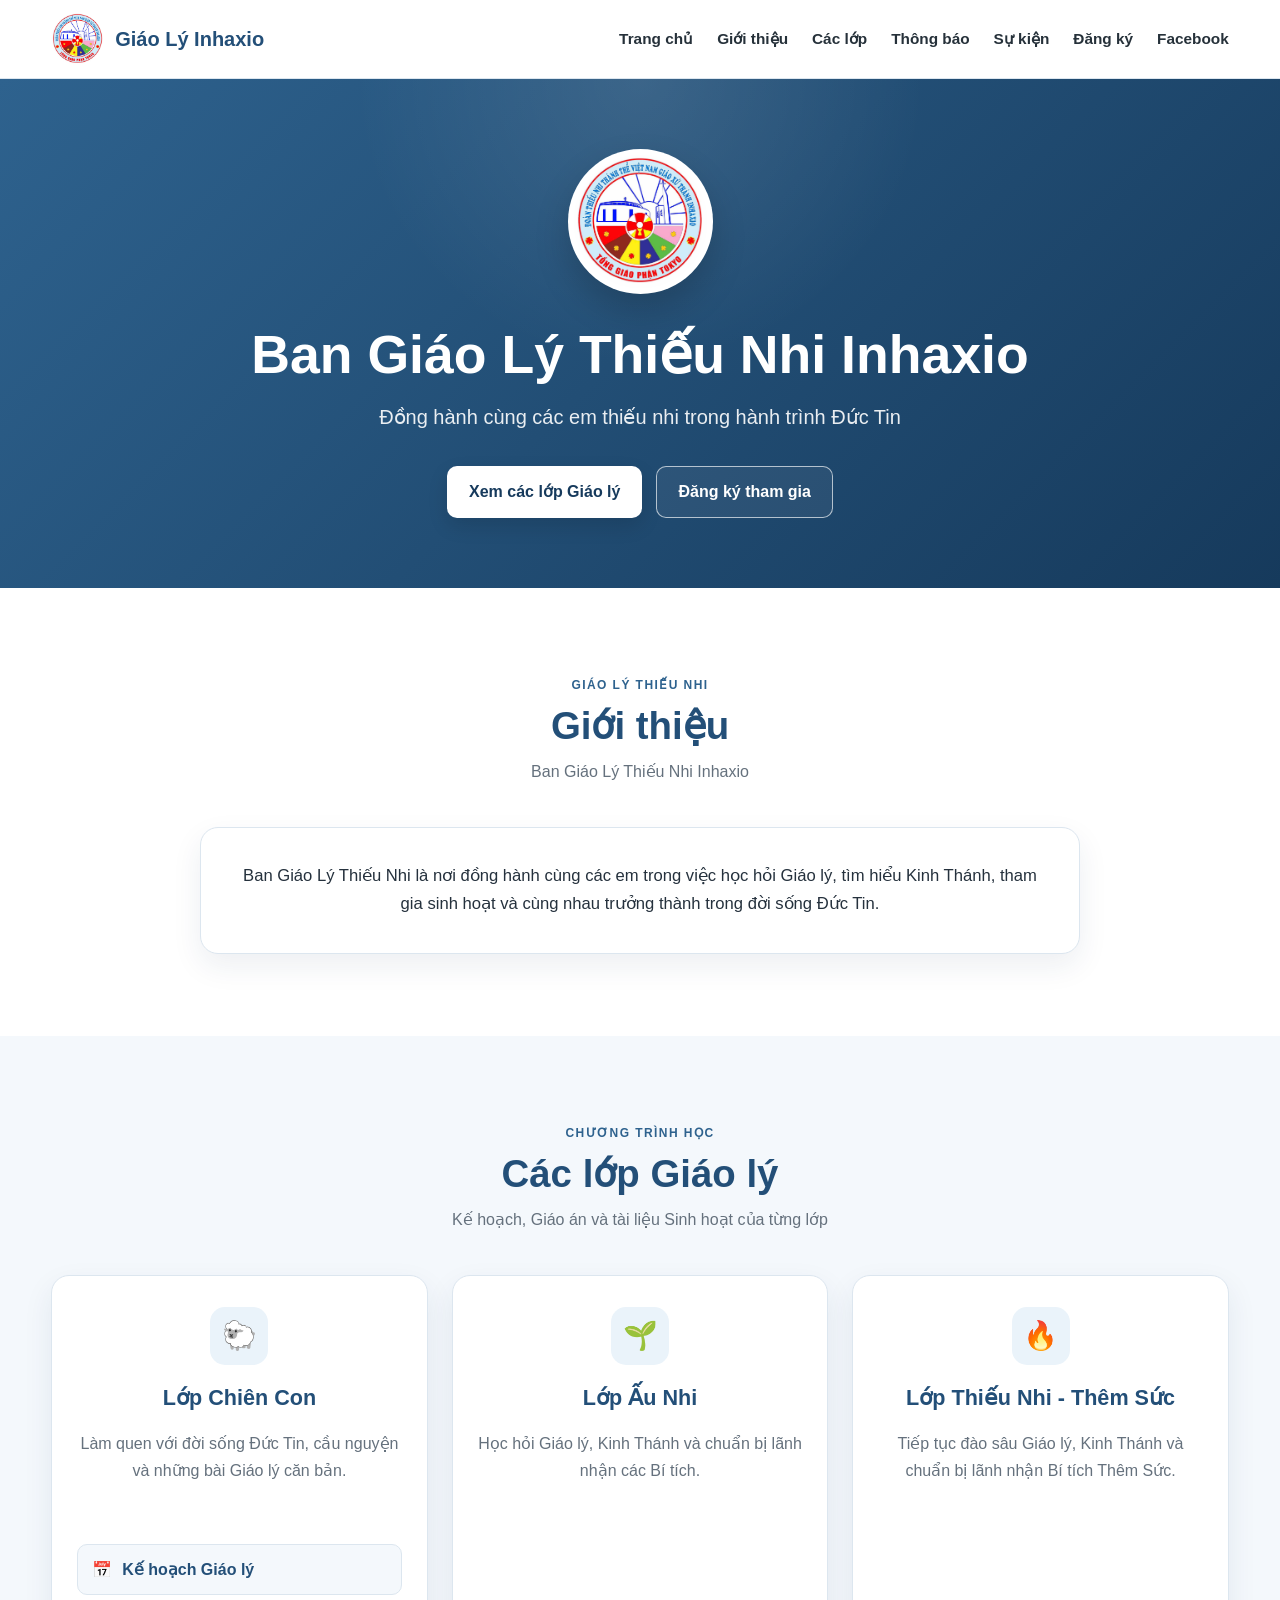
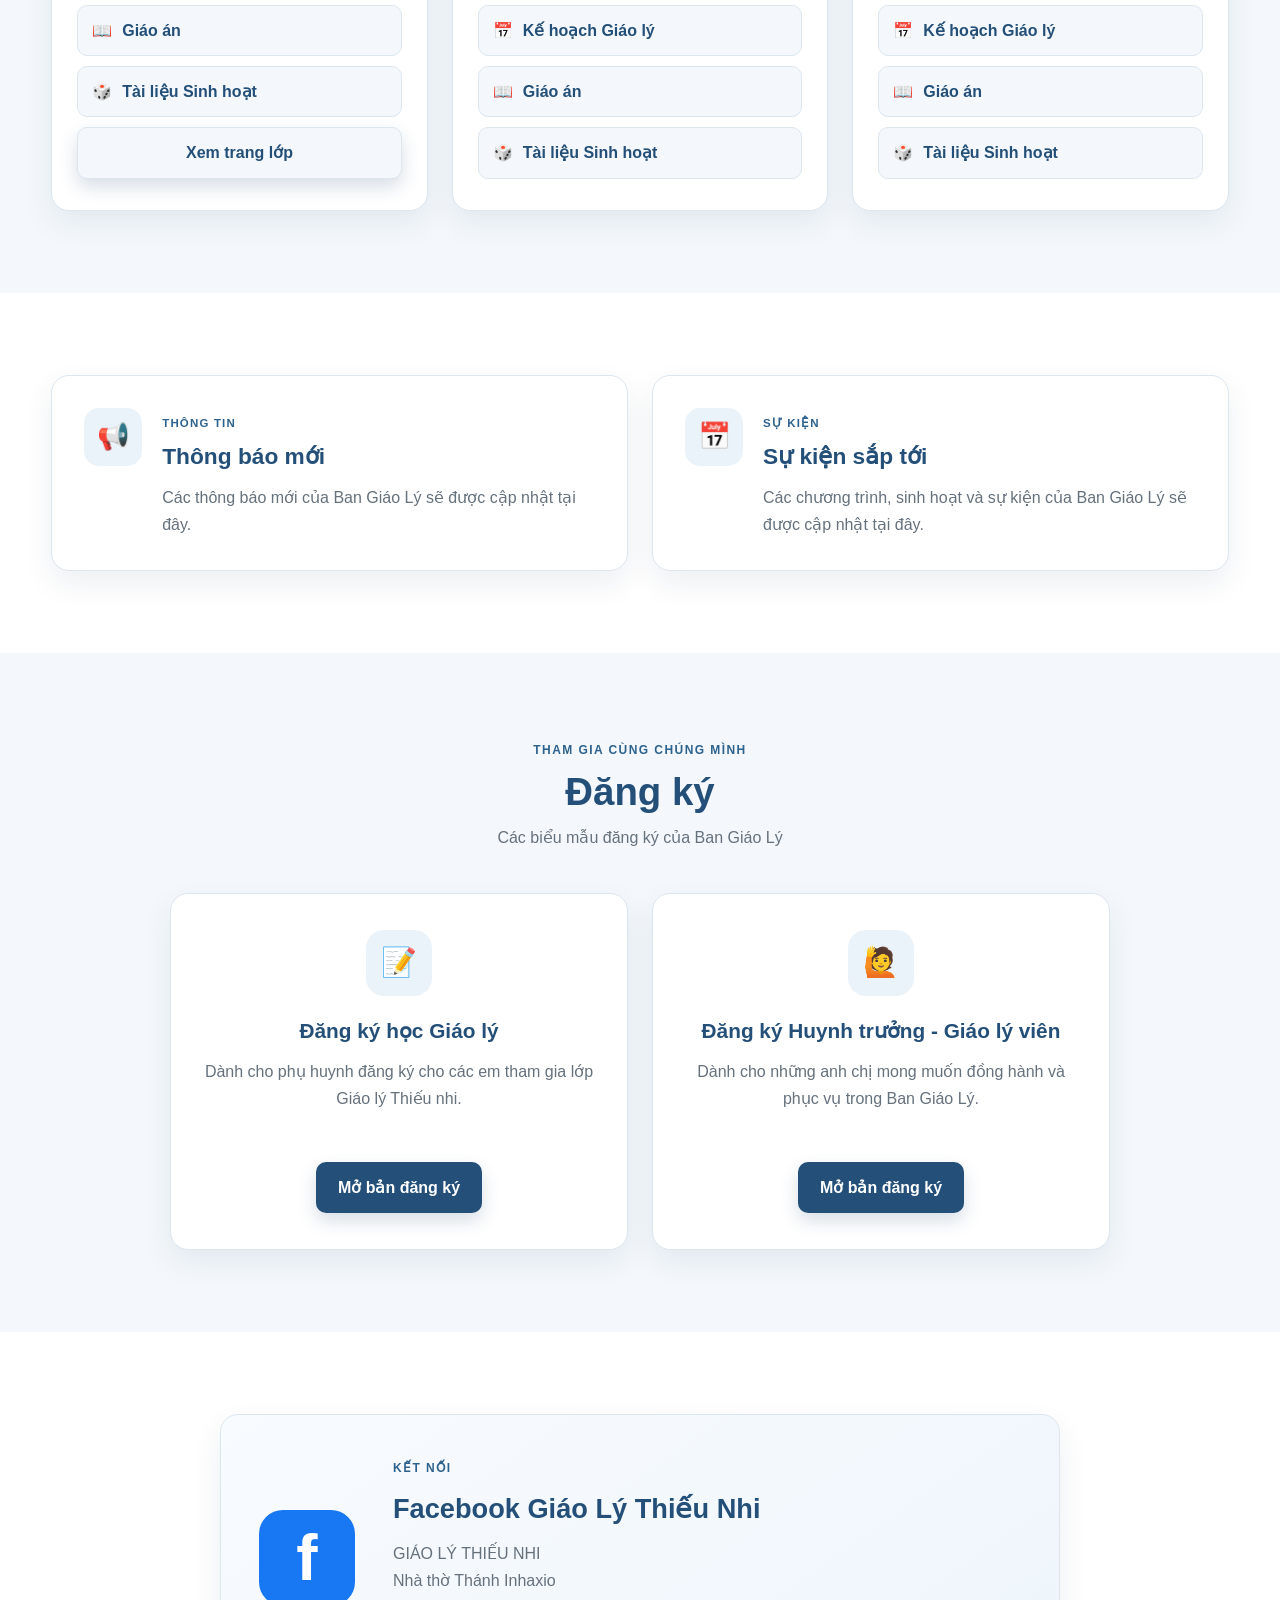
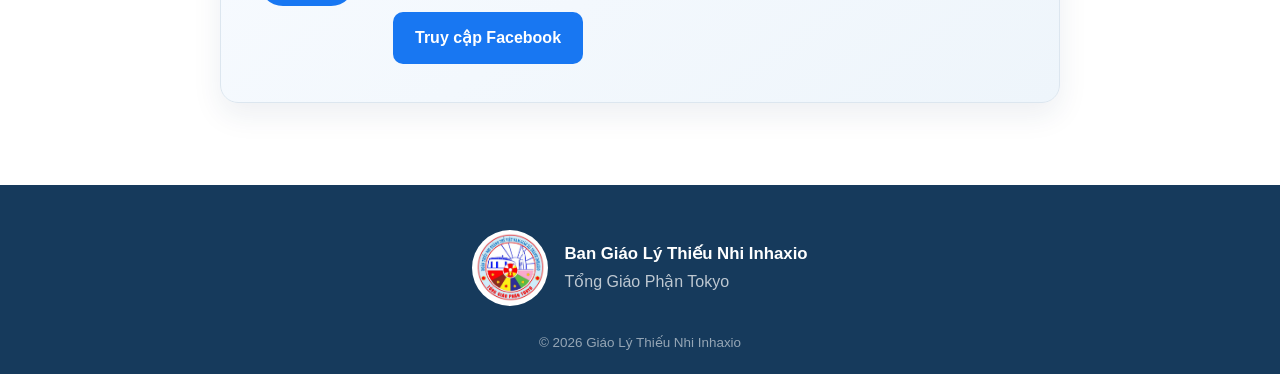
==== commit b4a0f40d: "CHIEN CON" ====
--- a/index.html
+++ b/index.html
@@ -1,11 +1,11 @@
 <!DOCTYPE html>
 <html lang="vi">
+
 <head>
     <meta charset="UTF-8">
     <meta name="viewport" content="width=device-width, initial-scale=1.0">
 
-    <meta name="description"
-          content="Website Ban Giáo Lý Thiếu Nhi Inhaxio - Tổng Giáo Phận Tokyo">
+    <meta name="description" content="Website Ban Giáo Lý Thiếu Nhi Inhaxio - Tổng Giáo Phận Tokyo">
 
     <title>Giáo Lý Thiếu Nhi Inhaxio</title>
 
@@ -21,10 +21,7 @@
         <div class="container header-inner">
 
             <a class="brand" href="#home">
-                <img
-                    src="logo-inhaxio.JPG"
-                    alt="Logo Giáo Lý Thiếu Nhi Inhaxio"
-                    class="brand-logo">
+                <img src="logo-inhaxio.JPG" alt="Logo Giáo Lý Thiếu Nhi Inhaxio" class="brand-logo">
 
                 <span class="brand-name">
                     Giáo Lý Inhaxio
@@ -53,10 +50,7 @@
         <section class="hero" id="home">
             <div class="container hero-content">
 
-                <img
-                    src="logo-inhaxio.JPG"
-                    alt="Logo Ban Giáo Lý Thiếu Nhi Inhaxio"
-                    class="hero-logo">
+                <img src="logo-inhaxio.JPG" alt="Logo Ban Giáo Lý Thiếu Nhi Inhaxio" class="hero-logo">
 
                 <h1>
                     Ban Giáo Lý Thiếu Nhi Inhaxio
@@ -152,31 +146,28 @@
 
                         <div class="class-links">
 
-                            <a
-                                href="https://docs.google.com/spreadsheets/d/1TBIcZOhGC3f8vCSOYljDCtpSISwxvYtwi4E1pwfVuUY/edit"
-                                target="_blank"
-                                rel="noopener noreferrer">
+                            <a href="https://docs.google.com/spreadsheets/d/1TBIcZOhGC3f8vCSOYljDCtpSISwxvYtwi4E1pwfVuUY/edit"
+                                target="_blank" rel="noopener noreferrer">
 
                                 <span>📅</span>
                                 <span>Kế hoạch Giáo lý</span>
                             </a>
 
-                            <a
-                                href="https://drive.google.com/drive/folders/1mZdYIKdlgh3rO6v77OMRa1jwuwBGa08i"
-                                target="_blank"
-                                rel="noopener noreferrer">
+                            <a href="https://drive.google.com/drive/folders/1mZdYIKdlgh3rO6v77OMRa1jwuwBGa08i"
+                                target="_blank" rel="noopener noreferrer">
 
                                 <span>📖</span>
                                 <span>Giáo án</span>
                             </a>
 
-                            <a
-                                href="https://drive.google.com/drive/folders/1mZdYIKdlgh3rO6v77OMRa1jwuwBGa08i"
-                                target="_blank"
-                                rel="noopener noreferrer">
+                            <a href="https://drive.google.com/drive/folders/1mZdYIKdlgh3rO6v77OMRa1jwuwBGa08i"
+                                target="_blank" rel="noopener noreferrer">
 
                                 <span>🎲</span>
                                 <span>Tài liệu Sinh hoạt</span>
+                            </a>
+                            <a class="button button-primary class-page-button" href="chien-con.html">
+                                Xem trang lớp
                             </a>
 
                         </div>
@@ -203,28 +194,22 @@
 
                         <div class="class-links">
 
-                            <a
-                                href="https://docs.google.com/spreadsheets/d/12yzKJkrB0ieQURrOddSmhnxcK3JTZgs_cDYWxCJSAxc/edit"
-                                target="_blank"
-                                rel="noopener noreferrer">
+                            <a href="https://docs.google.com/spreadsheets/d/12yzKJkrB0ieQURrOddSmhnxcK3JTZgs_cDYWxCJSAxc/edit"
+                                target="_blank" rel="noopener noreferrer">
 
                                 <span>📅</span>
                                 <span>Kế hoạch Giáo lý</span>
                             </a>
 
-                            <a
-                                href="https://drive.google.com/drive/folders/1br7xLF0zghy7j3fA7uKXOxBe-zczAi4x"
-                                target="_blank"
-                                rel="noopener noreferrer">
+                            <a href="https://drive.google.com/drive/folders/1br7xLF0zghy7j3fA7uKXOxBe-zczAi4x"
+                                target="_blank" rel="noopener noreferrer">
 
                                 <span>📖</span>
                                 <span>Giáo án</span>
                             </a>
 
-                            <a
-                                href="https://drive.google.com/drive/folders/1br7xLF0zghy7j3fA7uKXOxBe-zczAi4x"
-                                target="_blank"
-                                rel="noopener noreferrer">
+                            <a href="https://drive.google.com/drive/folders/1br7xLF0zghy7j3fA7uKXOxBe-zczAi4x"
+                                target="_blank" rel="noopener noreferrer">
 
                                 <span>🎲</span>
                                 <span>Tài liệu Sinh hoạt</span>
@@ -255,28 +240,22 @@
 
                         <div class="class-links">
 
-                            <a
-                                href="https://docs.google.com/spreadsheets/d/1ZqWnhf_2bJNa2LN-iQzSaBZgQgb11ujQKIG0E-aEugk/edit"
-                                target="_blank"
-                                rel="noopener noreferrer">
+                            <a href="https://docs.google.com/spreadsheets/d/1ZqWnhf_2bJNa2LN-iQzSaBZgQgb11ujQKIG0E-aEugk/edit"
+                                target="_blank" rel="noopener noreferrer">
 
                                 <span>📅</span>
                                 <span>Kế hoạch Giáo lý</span>
                             </a>
 
-                            <a
-                                href="https://drive.google.com/drive/folders/1y-4k5ywKXEDZDuYDzLAyXlDaEbo5vHjw"
-                                target="_blank"
-                                rel="noopener noreferrer">
+                            <a href="https://drive.google.com/drive/folders/1y-4k5ywKXEDZDuYDzLAyXlDaEbo5vHjw"
+                                target="_blank" rel="noopener noreferrer">
 
                                 <span>📖</span>
                                 <span>Giáo án</span>
                             </a>
 
-                            <a
-                                href="https://drive.google.com/drive/folders/19icOTeF_5kDESuEs3nwUHrjq2kEfe52x"
-                                target="_blank"
-                                rel="noopener noreferrer">
+                            <a href="https://drive.google.com/drive/folders/19icOTeF_5kDESuEs3nwUHrjq2kEfe52x"
+                                target="_blank" rel="noopener noreferrer">
 
                                 <span>🎲</span>
                                 <span>Tài liệu Sinh hoạt</span>
@@ -388,10 +367,7 @@
                             cho các em tham gia lớp Giáo lý Thiếu nhi.
                         </p>
 
-                        <a
-                            class="button button-primary"
-                            href="https://forms.gle/WBxKHPgf5kwEPByf9"
-                            target="_blank"
+                        <a class="button button-primary" href="https://forms.gle/WBxKHPgf5kwEPByf9" target="_blank"
                             rel="noopener noreferrer">
 
                             Mở bản đăng ký
@@ -415,10 +391,7 @@
                             đồng hành và phục vụ trong Ban Giáo Lý.
                         </p>
 
-                        <a
-                            class="button button-primary"
-                            href="https://forms.gle/yJYvVLEoirdnnJkR9"
-                            target="_blank"
+                        <a class="button button-primary" href="https://forms.gle/yJYvVLEoirdnnJkR9" target="_blank"
                             rel="noopener noreferrer">
 
                             Mở bản đăng ký
@@ -458,11 +431,8 @@
                         Nhà thờ Thánh Inhaxio
                     </p>
 
-                    <a
-                        class="button facebook-button"
-                        href="https://www.facebook.com/groups/3584603501809400"
-                        target="_blank"
-                        rel="noopener noreferrer">
+                    <a class="button facebook-button" href="https://www.facebook.com/groups/3584603501809400"
+                        target="_blank" rel="noopener noreferrer">
 
                         Truy cập Facebook
                     </a>
@@ -481,10 +451,7 @@
     <footer class="site-footer">
         <div class="container footer-inner">
 
-            <img
-                src="logo-inhaxio.JPG"
-                alt="Logo Giáo Lý Thiếu Nhi Inhaxio"
-                class="footer-logo">
+            <img src="logo-inhaxio.JPG" alt="Logo Giáo Lý Thiếu Nhi Inhaxio" class="footer-logo">
 
             <div>
                 <p class="footer-title">
@@ -504,4 +471,5 @@
     </footer>
 
 </body>
-</html>
+
+</html>
--- a/style.css
+++ b/style.css
@@ -924,3 +924,122 @@
         text-align: center;
     }
 }
+/* =========================================================
+   TRANG CHI TIẾT LỚP
+========================================================= */
+
+.class-detail-hero {
+    padding: 75px 0;
+
+    text-align: center;
+
+    color: white;
+
+    background:
+        linear-gradient(
+            135deg,
+            var(--blue-700),
+            var(--blue-900)
+        );
+}
+
+.detail-icon {
+    width: 82px;
+    height: 82px;
+
+    display: grid;
+    place-items: center;
+
+    margin: 0 auto 18px;
+
+    border-radius: 22px;
+
+    background: rgba(255, 255, 255, 0.15);
+
+    font-size: 2.5rem;
+}
+
+.class-detail-hero h1 {
+    margin-bottom: 10px;
+
+    font-size: 2.5rem;
+}
+
+.class-detail-hero p {
+    max-width: 700px;
+
+    margin: auto;
+
+    color: rgba(255, 255, 255, 0.88);
+}
+
+
+.resource-grid {
+    display: grid;
+
+    grid-template-columns:
+        repeat(3, minmax(0, 1fr));
+
+    gap: 24px;
+}
+
+.resource-card {
+    display: flex;
+    flex-direction: column;
+    align-items: center;
+
+    padding: 32px 25px;
+
+    border: 1px solid var(--border);
+
+    border-radius: var(--radius);
+
+    background: white;
+
+    box-shadow: var(--shadow);
+
+    text-align: center;
+}
+
+.resource-icon {
+    width: 64px;
+    height: 64px;
+
+    display: grid;
+    place-items: center;
+
+    margin-bottom: 16px;
+
+    border-radius: 18px;
+
+    background: var(--blue-100);
+
+    font-size: 1.8rem;
+}
+
+.resource-card h3 {
+    margin-bottom: 10px;
+
+    color: var(--blue-800);
+}
+
+.resource-card p {
+    min-height: 82px;
+
+    margin-bottom: 20px;
+
+    color: var(--muted);
+}
+
+
+@media (max-width: 800px) {
+
+    .resource-grid {
+        grid-template-columns: 1fr;
+    }
+
+    .resource-card p {
+        min-height: unset;
+    }
+
+}
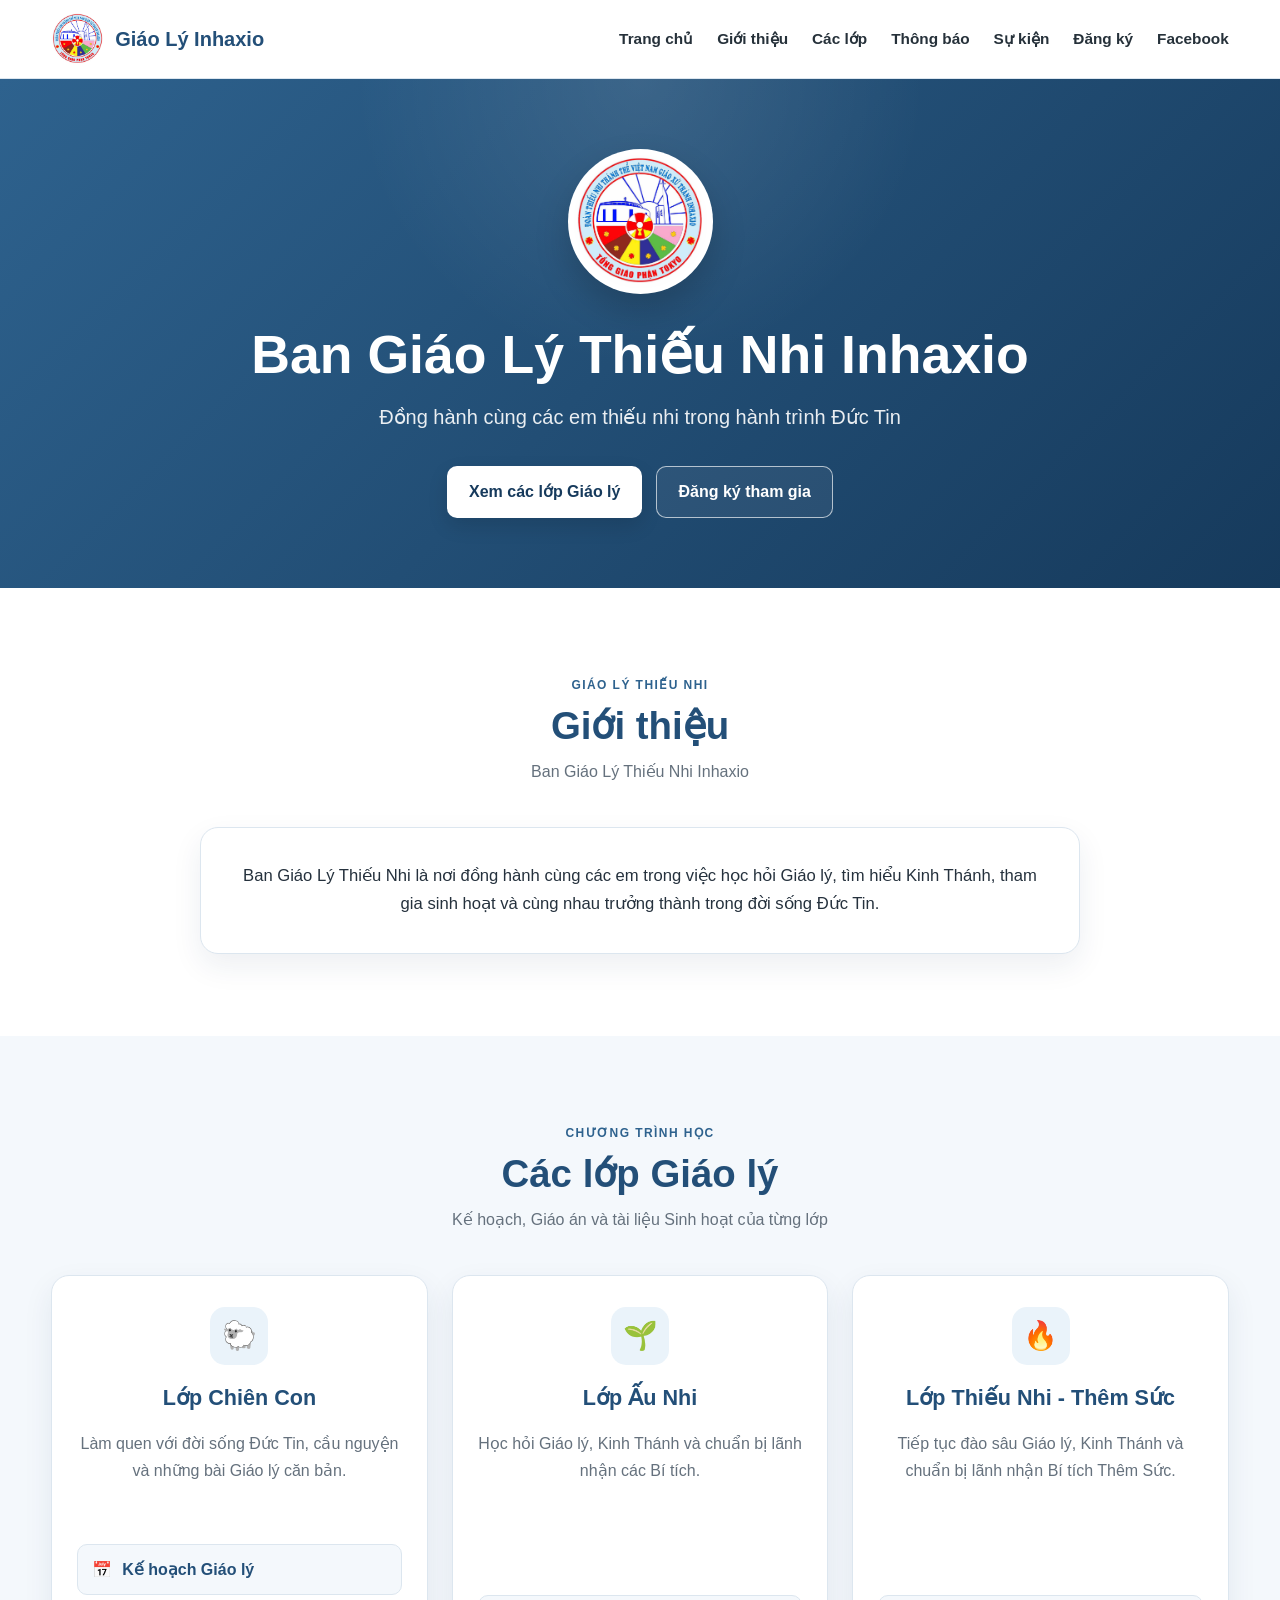
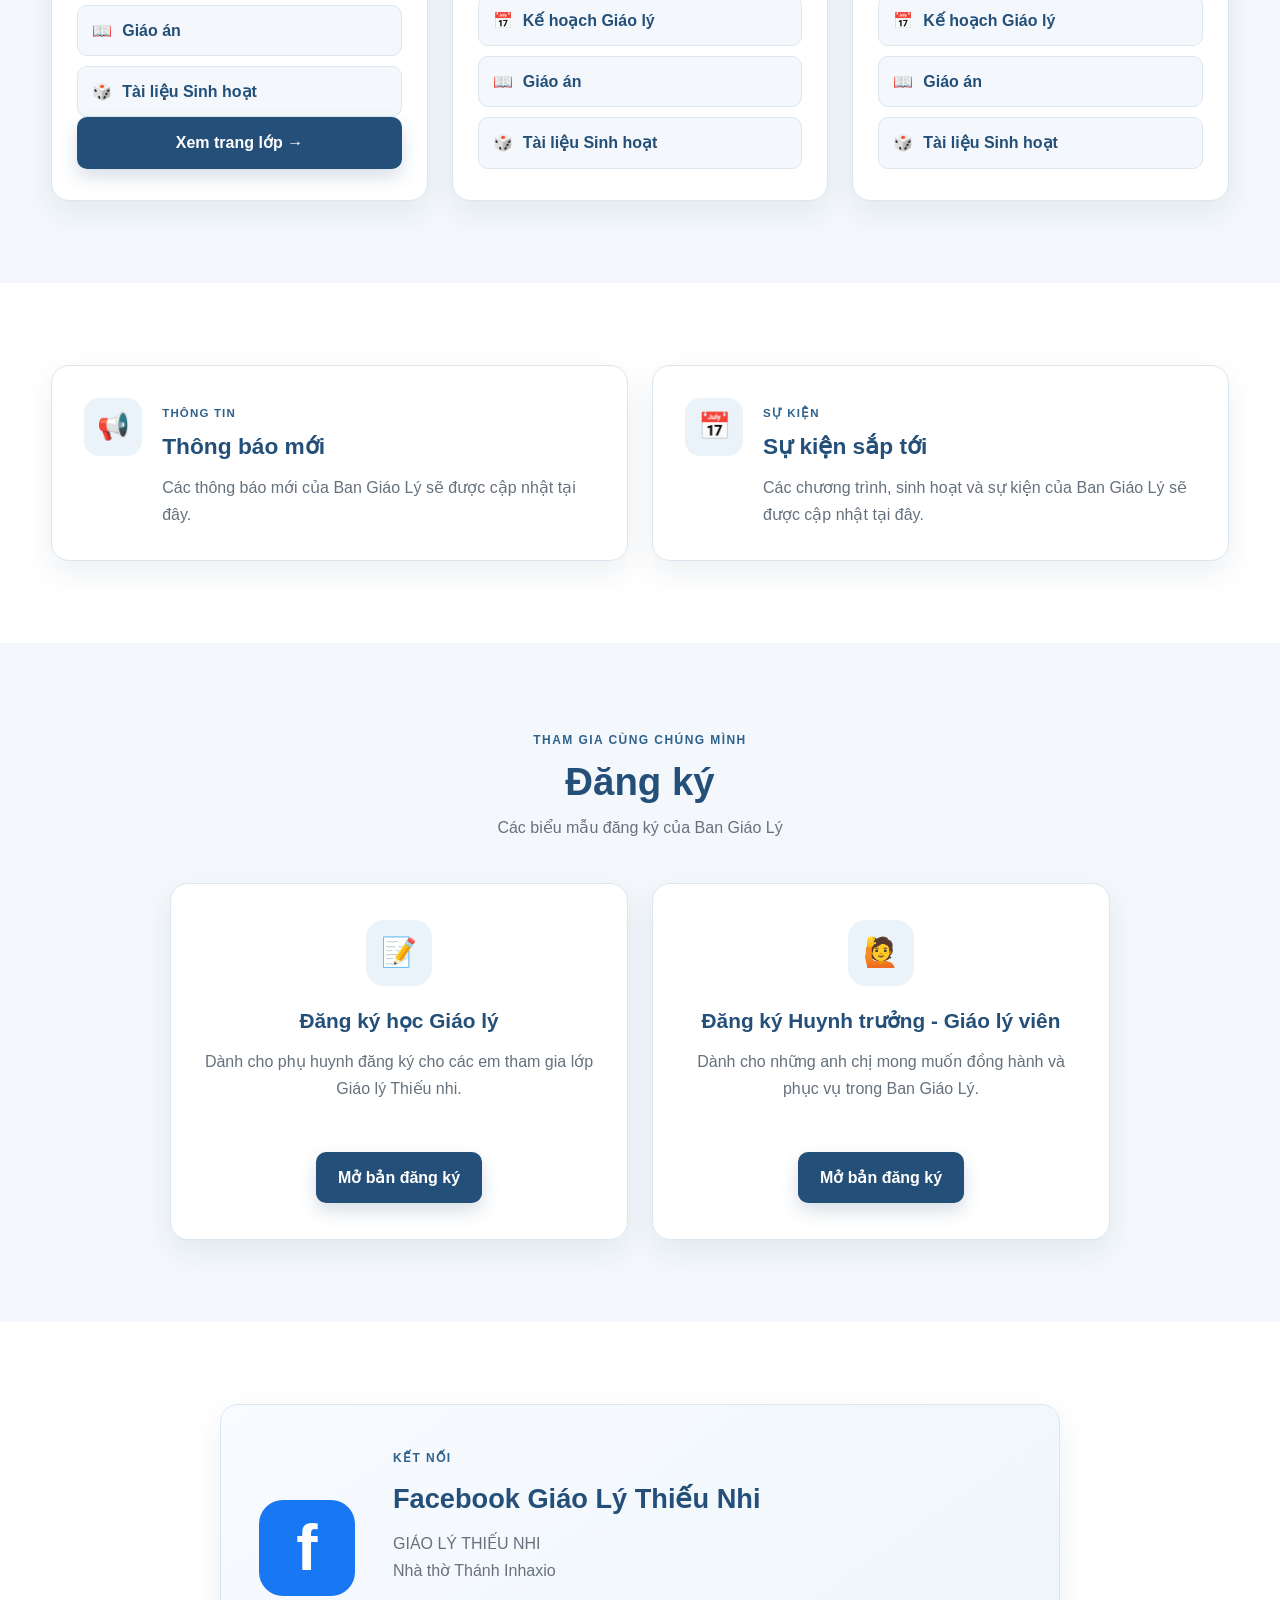
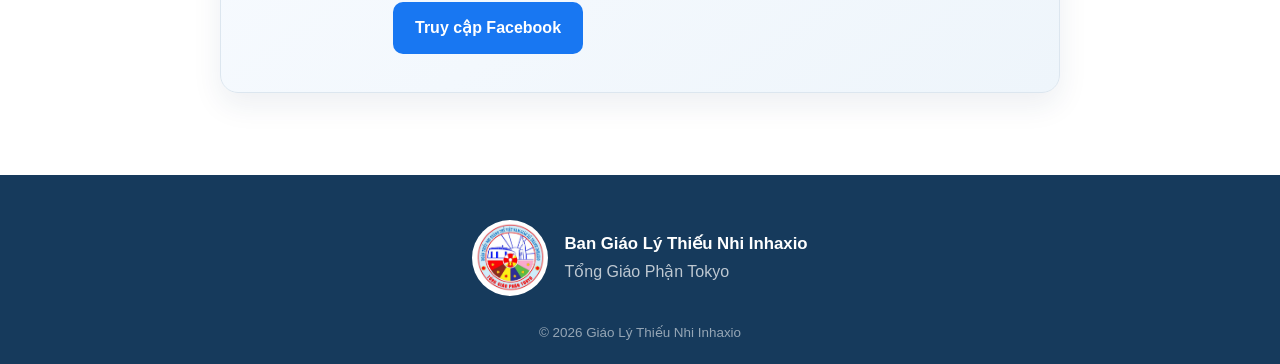
==== commit 0cb37954: "CHIEN CON" ====
--- a/index.html
+++ b/index.html
@@ -166,11 +166,14 @@
                                 <span>🎲</span>
                                 <span>Tài liệu Sinh hoạt</span>
                             </a>
-                            <a class="button button-primary class-page-button" href="chien-con.html">
-                                Xem trang lớp
-                            </a>
-
-                        </div>
+
+                        </div>
+
+                        <a class="button button-primary class-page-button" href="chien-con.html">
+
+                            Xem trang lớp →
+
+                        </a>
                     </article>
 
 
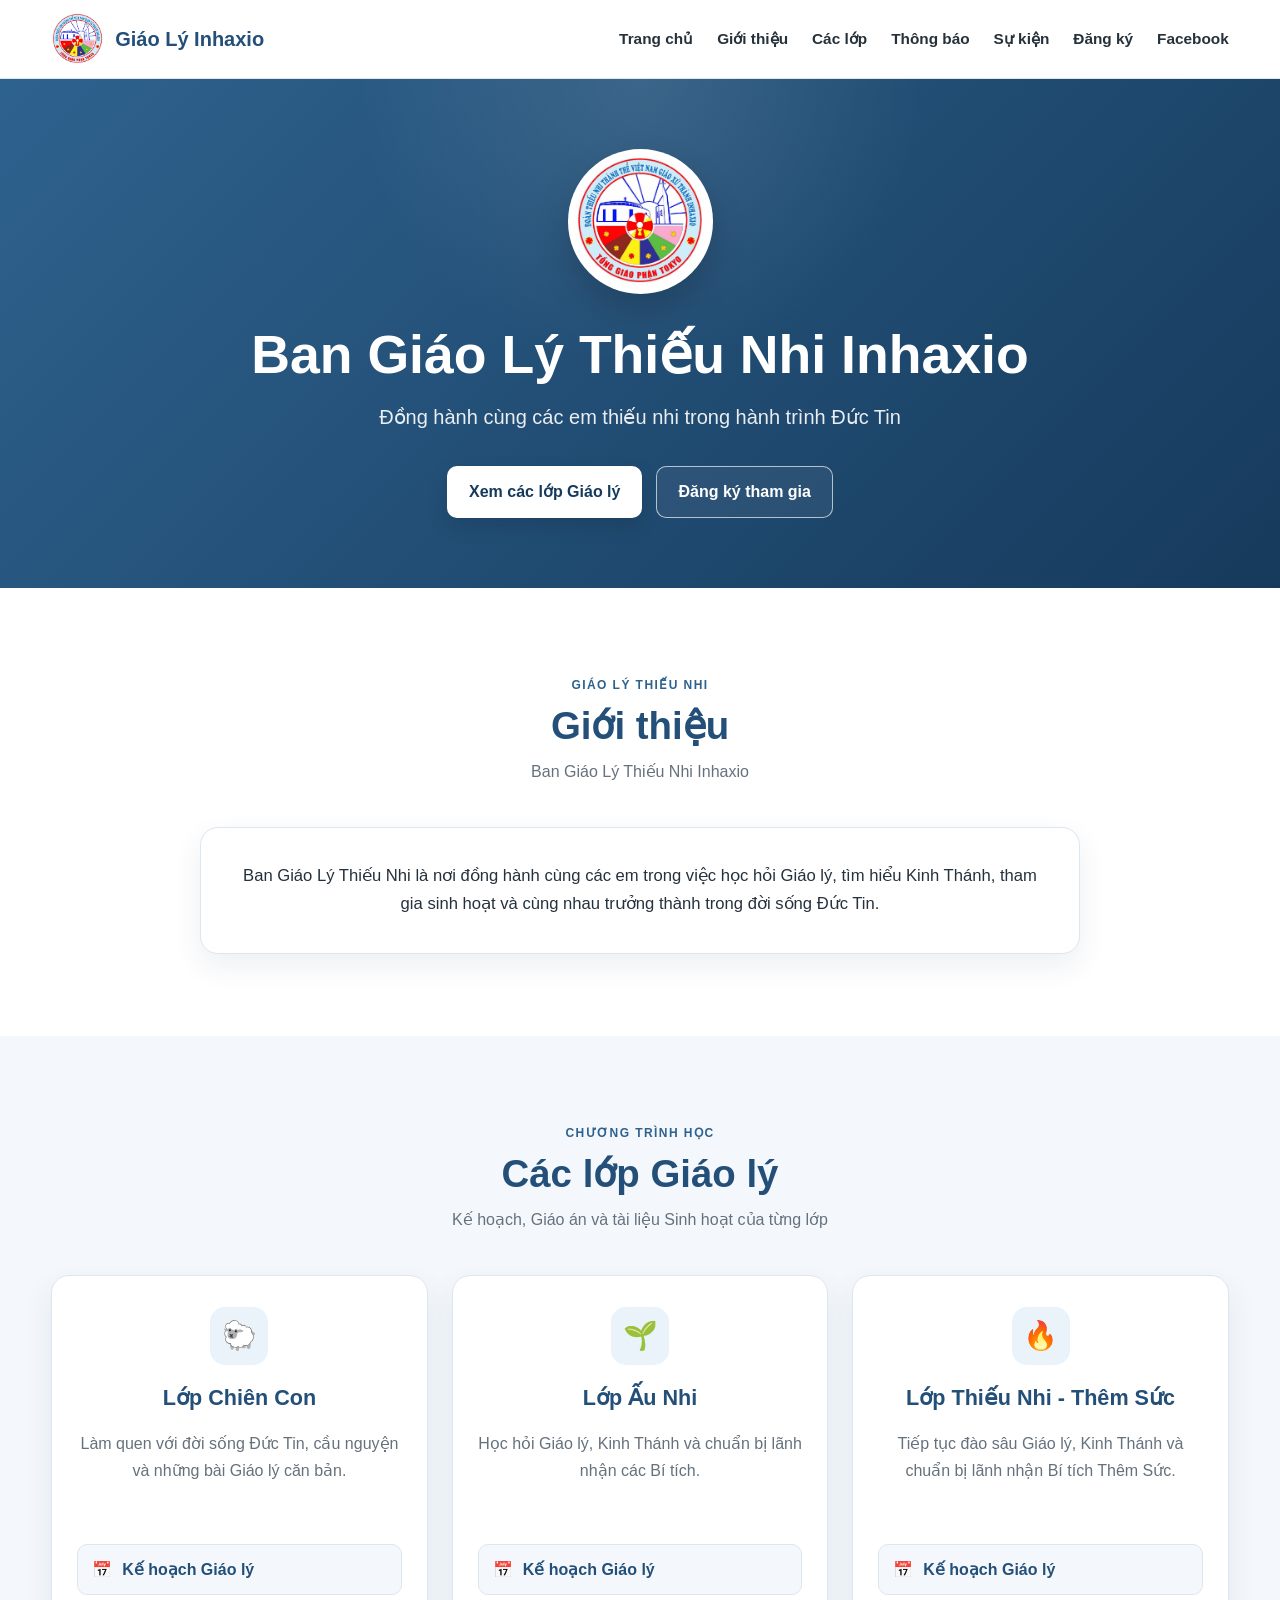
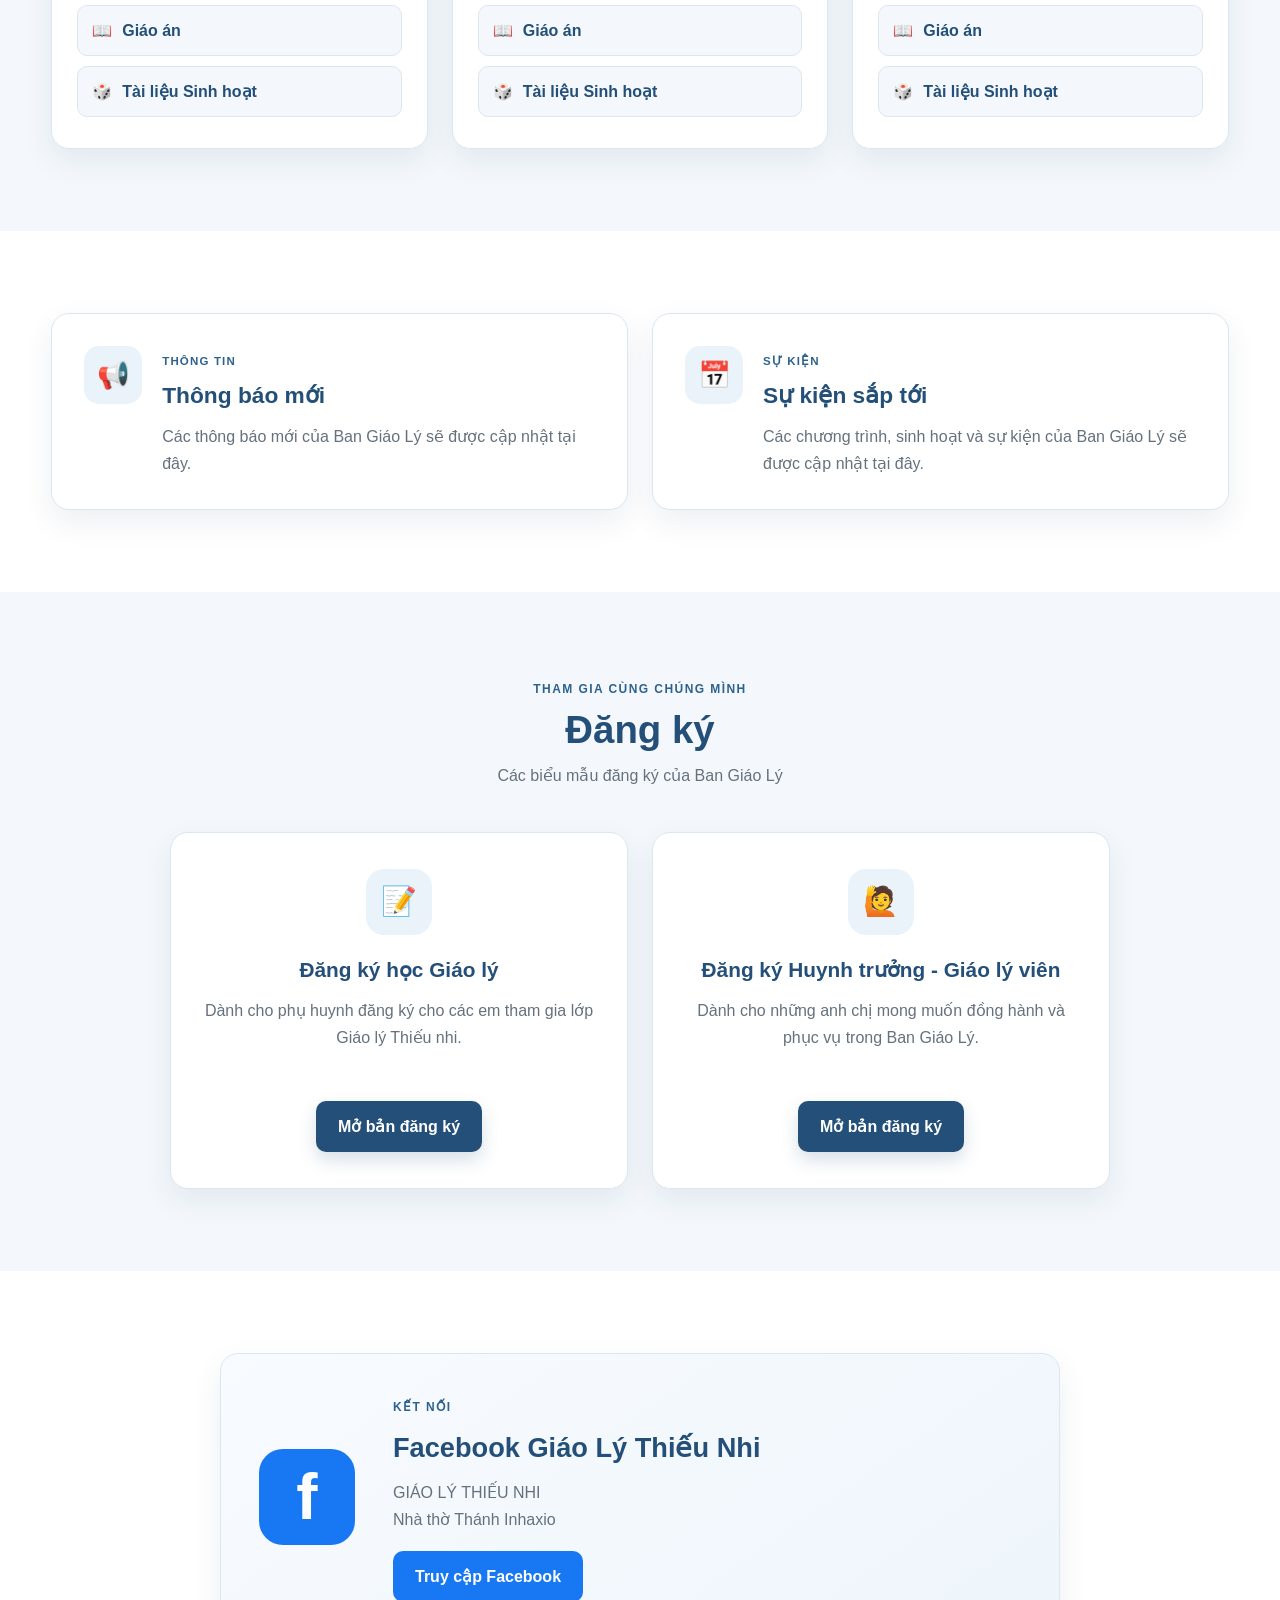
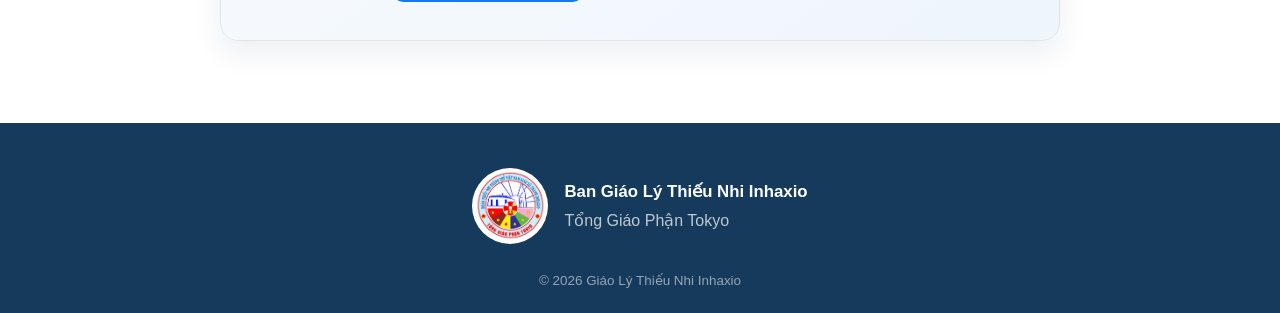
==== commit 9bbc6b0e: "CHIEN CON" ====
--- a/index.html
+++ b/index.html
@@ -129,7 +129,9 @@
                     <!-- =========================
                          LỚP CHIÊN CON
                     ========================== -->
-                    <article class="class-card">
+                    <article class="class-card clickable-card" role="link" tabindex="0"
+                        onclick="window.location.href='chien-con.html'"
+                        onkeydown="if(event.key === 'Enter') window.location.href='chien-con.html'">
 
                         <div class="class-icon" aria-hidden="true">
                             🐑
@@ -147,33 +149,27 @@
                         <div class="class-links">
 
                             <a href="https://docs.google.com/spreadsheets/d/1TBIcZOhGC3f8vCSOYljDCtpSISwxvYtwi4E1pwfVuUY/edit"
-                                target="_blank" rel="noopener noreferrer">
+                                target="_blank" rel="noopener noreferrer" onclick="event.stopPropagation()">
 
                                 <span>📅</span>
                                 <span>Kế hoạch Giáo lý</span>
                             </a>
 
                             <a href="https://drive.google.com/drive/folders/1mZdYIKdlgh3rO6v77OMRa1jwuwBGa08i"
-                                target="_blank" rel="noopener noreferrer">
+                                target="_blank" rel="noopener noreferrer" onclick="event.stopPropagation()">
 
                                 <span>📖</span>
                                 <span>Giáo án</span>
                             </a>
 
                             <a href="https://drive.google.com/drive/folders/1mZdYIKdlgh3rO6v77OMRa1jwuwBGa08i"
-                                target="_blank" rel="noopener noreferrer">
+                                target="_blank" rel="noopener noreferrer" onclick="event.stopPropagation()">
 
                                 <span>🎲</span>
                                 <span>Tài liệu Sinh hoạt</span>
                             </a>
 
                         </div>
-
-                        <a class="button button-primary class-page-button" href="chien-con.html">
-
-                            Xem trang lớp →
-
-                        </a>
                     </article>
 
 
--- a/style.css
+++ b/style.css
@@ -1042,4 +1042,18 @@
         min-height: unset;
     }
 
+}
+
+.clickable-card {
+    cursor: pointer;
+}
+
+.clickable-card:hover {
+    transform: translateY(-7px);
+    box-shadow: 0 20px 42px rgba(24, 56, 84, 0.16);
+}
+
+.clickable-card:focus {
+    outline: 3px solid rgba(46, 98, 142, 0.35);
+    outline-offset: 4px;
 }
